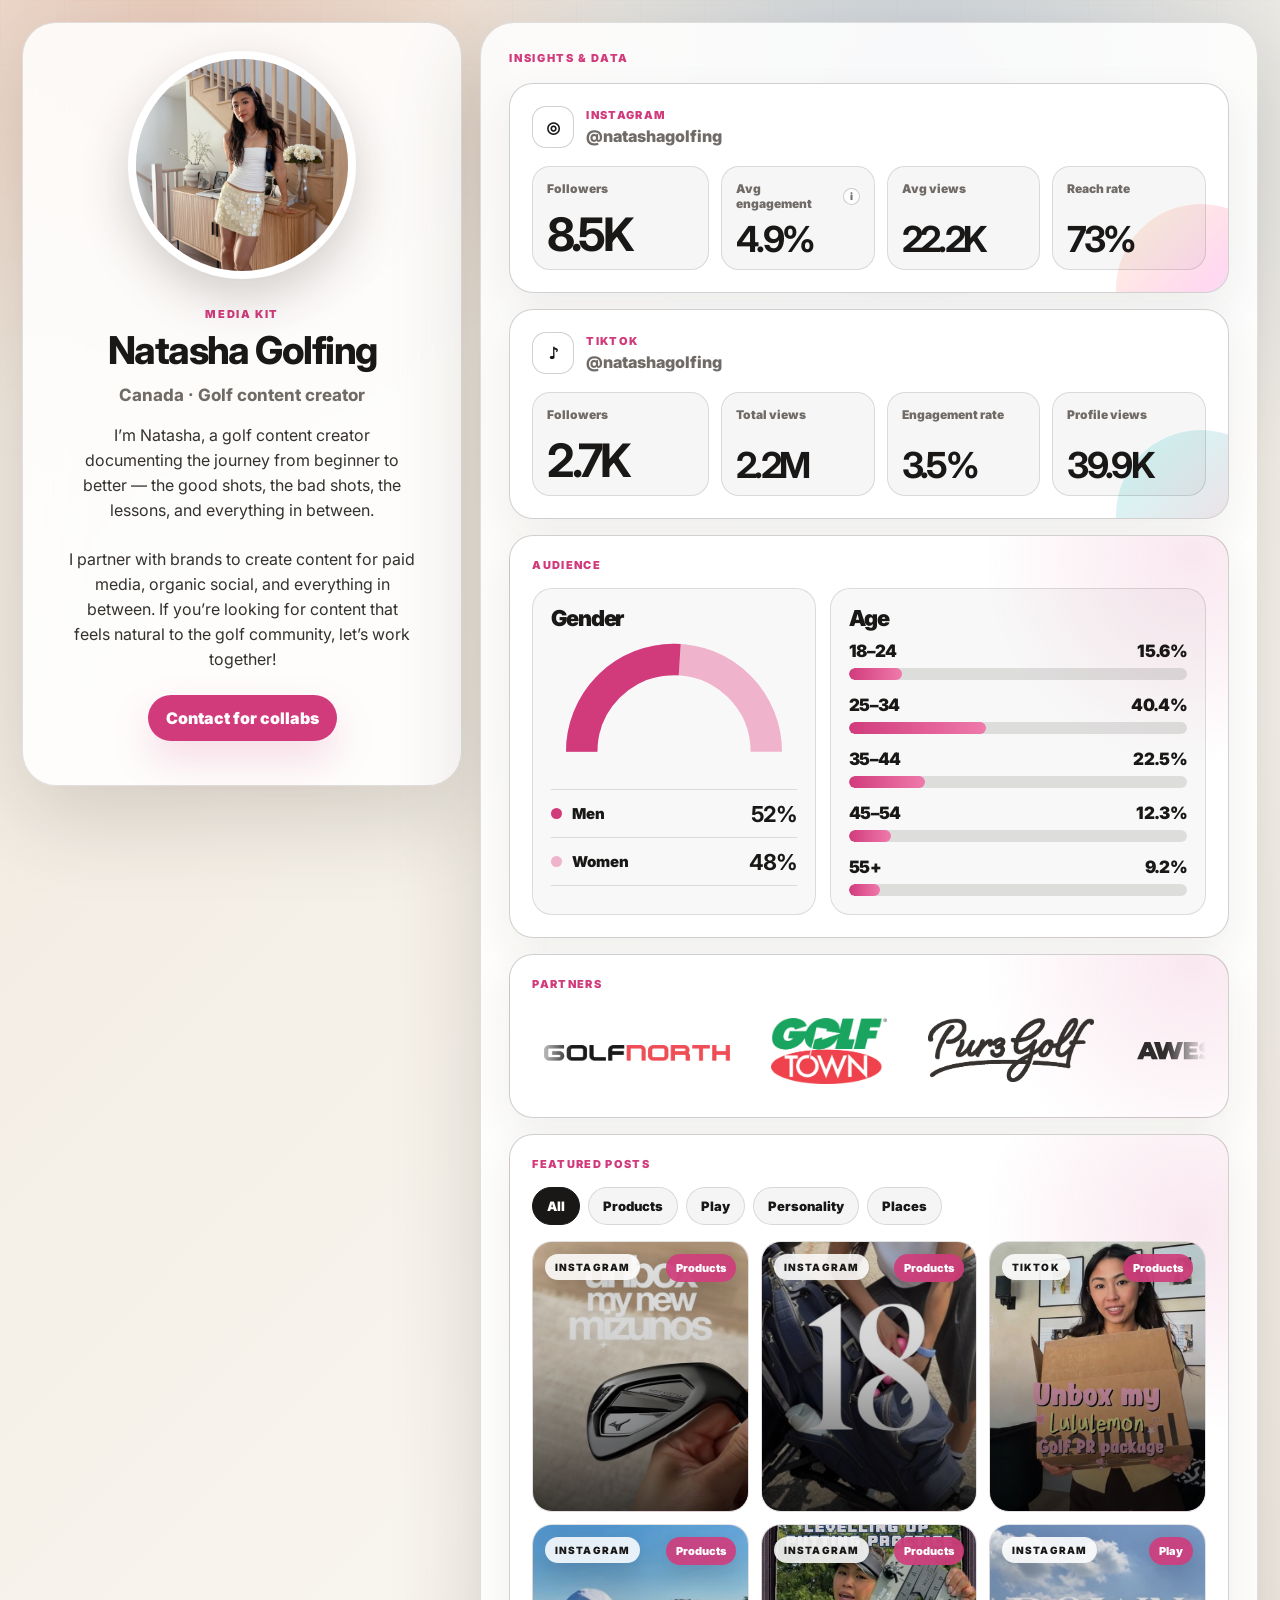
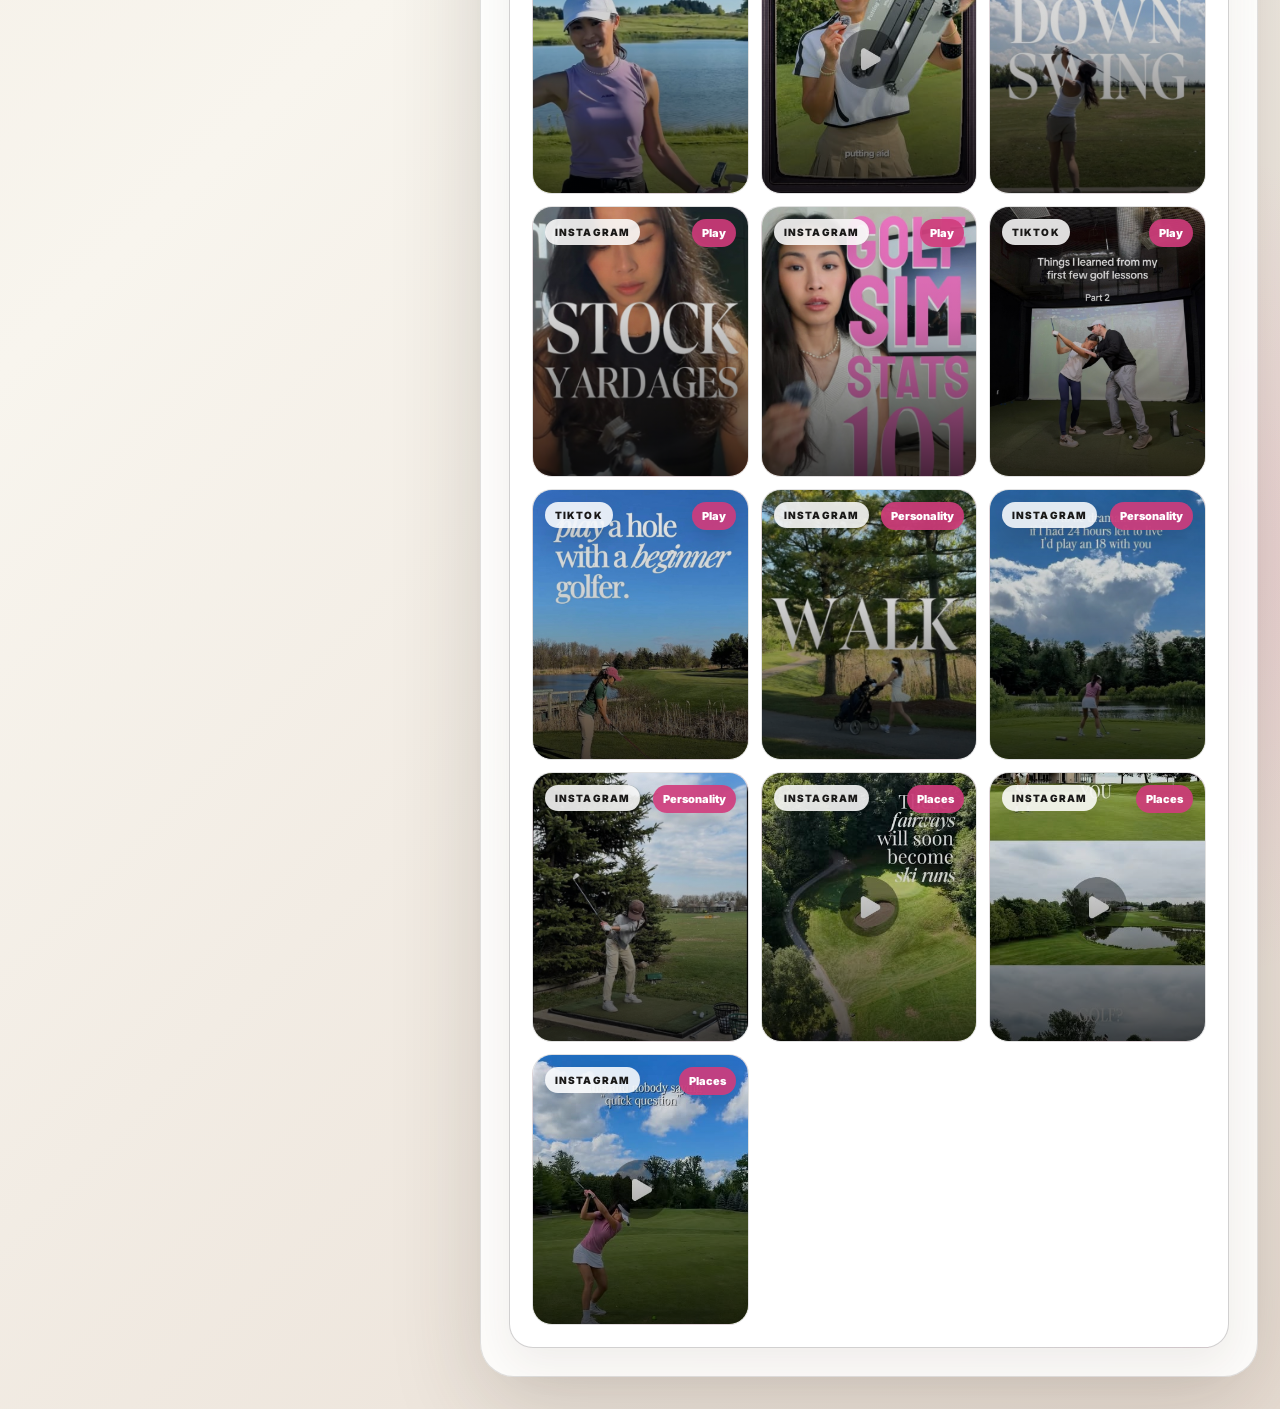
==== index.html @ bab0d8c4 "Regenerate index.html" ====
<!doctype html>
<html lang="en">
  <head>
    <meta charset="utf-8" />
    <meta name="viewport" content="width=device-width, initial-scale=1" />
    <meta name="description" content="Natasha Golfing creator media kit with manually updated Instagram and TikTok stats." />
    <title>Natasha Golfing Media Kit</title>
    <link rel="preconnect" href="https://fonts.googleapis.com" />
    <link rel="preconnect" href="https://fonts.gstatic.com" crossorigin />
    <link href="https://fonts.googleapis.com/css2?family=Instrument+Serif:ital@0;1&family=Inter:wght@400;500;600;700;800;900&display=swap" rel="stylesheet" />
    <link rel="stylesheet" href="styles.css?v=20260704-ui37" />
  </head>
  <body>
    <div class="noise" aria-hidden="true"></div>
    <div class="page-shell">
      <main id="top" class="kit-card">
        <div class="left-rail">
        <section class="profile-panel">
          <div class="profile-image-card">
            <img src="assets/natasha-avatar.jpg" alt="Natasha Golfing profile" />
            <div class="image-badge">Golf · Lifestyle · UGC</div>
          </div>

          <div class="profile-copy">
            <p class="eyebrow">Media kit</p>
            <h1>Natasha Golfing</h1>
            <p class="location">Canada · Golf content creator</p>
            <p class="bio">I’m Natasha, a golf content creator documenting the journey from beginner to better — the good shots, the bad shots, the lessons, and everything in between.

I partner with brands to create content for paid media, organic social, and everything in between. If you’re looking for content that feels natural to the golf community, let’s work together!</p>
            <a class="primary-button profile-cta" href="mailto:natashagolfing@gmail.com">Contact for collabs</a>
          </div>
        </section>

        </div>

        <section class="stats-panel" id="stats" aria-label="Creator stats">
          <div class="insights-head">
            <p class="eyebrow">Insights & data</p>
          </div>

          <div class="social-sections">
            <article class="social-detail-card instagram-detail">
              <div class="social-detail-head">
                <span class="platform-icon">◎</span>
                <div>
                  <p class="mini-label">Instagram</p>
                  <a href="https://instagram.com/natashagolfing" target="_blank" rel="noreferrer">@natashagolfing</a>
                </div>
              </div>
              <div class="metric-row">
                <div class="mini-stat hero-stat">
                  <span>Followers</span>
                  <strong>8.5K</strong>
                </div>
                <div class="mini-stat">
                  <div class="metric-label">
                    Avg engagement
                    <button class="info-dot" type="button" aria-label="Instagram average engagement is defined as likes plus comments plus shares plus saves divided by views, averaged across posts.">
                      i
                      <span class="info-tooltip">
                        <span class="formula-platform">Instagram definition</span>
                        <span class="formula-line">(Likes + Comments + Shares + Saves) ÷ Views, averaged across posts</span>
                      </span>
                    </button>
                  </div>
                  <strong>4.9%</strong>
                </div>
                <div class="mini-stat">
                  <span>Avg views</span>
                  <strong>22.2K</strong>
                </div>
                <div class="mini-stat">
                  <span>Reach rate</span>
                  <strong>73%</strong>
                </div>
              </div>
            </article>

            <article class="social-detail-card tiktok-detail">
              <div class="social-detail-head">
                <span class="platform-icon">♪</span>
                <div>
                  <p class="mini-label">TikTok</p>
                  <a href="https://www.tiktok.com/@natashagolfing" target="_blank" rel="noreferrer">@natashagolfing</a>
                </div>
              </div>
              <div class="metric-row">
                <div class="mini-stat hero-stat">
                  <span>Followers</span>
                  <strong>2.7K</strong>
                </div>
                <div class="mini-stat">
                  <span>Total views</span>
                  <strong>2.2M</strong>
                </div>
                <div class="mini-stat">
                  <span>Engagement rate</span>
                  <strong>3.5%</strong>
                </div>
                <div class="mini-stat">
                  <span>Profile views</span>
                  <strong>39.9K</strong>
                </div>
              </div>
            </article>

            <article class="audience-panel">
              <div class="featured-head">
                <div>
                  <p class="mini-label">Audience</p>
                </div>
              </div>

              <div class="audience-grid">
                <div class="audience-card gender-card">
                  <div class="audience-card-head">
                    <h4>Gender</h4>
                  </div>
                  <div class="gender-arc-wrap" aria-label="Gender split: men 52 percent, women 48 percent">
                    <svg class="gender-arc" viewBox="0 0 260 150" role="img" aria-hidden="true">
                      <path class="gender-arc-base" d="M 30 120 A 100 100 0 0 1 230 120" pathLength="100" />
                      <path class="gender-arc-men" d="M 30 120 A 100 100 0 0 1 230 120" pathLength="100" />
                    </svg>
                  </div>
                  <div class="audience-legend">
                    <div class="audience-legend-row">
                      <span><i class="dot men-dot"></i>Men</span>
                      <strong>52%</strong>
                    </div>
                    <div class="audience-legend-row">
                      <span><i class="dot women-dot"></i>Women</span>
                      <strong>48%</strong>
                    </div>
                  </div>
                </div>

                <div class="audience-card age-card">
                  <div class="audience-card-head">
                    <h4>Age</h4>
                  </div>
                  <div class="age-bars" aria-label="Age split: 18 to 24 15.6 percent, 25 to 34 40.4 percent, 35 to 44 22.5 percent, 45 to 54 12.3 percent, 55 plus 9.2 percent">
                    <div class="age-row" style="--value: 15.6%"><div class="age-meta"><span>18–24</span><strong>15.6%</strong></div><div class="age-track"><i></i></div></div>
                    <div class="age-row" style="--value: 40.4%"><div class="age-meta"><span>25–34</span><strong>40.4%</strong></div><div class="age-track"><i></i></div></div>
                    <div class="age-row" style="--value: 22.5%"><div class="age-meta"><span>35–44</span><strong>22.5%</strong></div><div class="age-track"><i></i></div></div>
                    <div class="age-row" style="--value: 12.3%"><div class="age-meta"><span>45–54</span><strong>12.3%</strong></div><div class="age-track"><i></i></div></div>
                    <div class="age-row" style="--value: 9.2%"><div class="age-meta"><span>55+</span><strong>9.2%</strong></div><div class="age-track"><i></i></div></div>
                  </div>
                </div>
              </div>
            </article>

            <article class="brand-panel" aria-label="Brand collaborations">
              <div class="brand-panel-head">
                <div>
                  <p class="mini-label">Partners</p>
                </div>
              </div>
              <div class="brand-carousel" data-brand-carousel>
                <div class="brand-logo-track">
                  <div class="brand-logo-set">
                    <a class="brand-logo-tile brand-logo-tile-golfnorth" href="https://golfnorth.ca/" target="_blank" rel="noreferrer" aria-label="GolfNorth">
                      <img src="assets/brands/golfnorth.png" alt="GolfNorth logo" />
                    </a>
                    <a class="brand-logo-tile brand-logo-tile-golftown" href="https://www.golftown.com/" target="_blank" rel="noreferrer" aria-label="Golf Town">
                      <img src="assets/brands/golf-town.png" alt="Golf Town logo" />
                    </a>
                    <a class="brand-logo-tile brand-logo-tile-pur3" href="https://pur3golf.com/" target="_blank" rel="noreferrer" aria-label="PUR3 Golf">
                      <img src="assets/brands/pur3-golf.png" alt="PUR3 Golf logo" />
                    </a>
                    <a class="brand-logo-tile brand-logo-tile-awesomegolf" href="https://www.awesome-golf.com/" target="_blank" rel="noreferrer" aria-label="Awesome Golf">
                      <img src="assets/brands/awesome-golf.svg" alt="Awesome Golf logo" />
                    </a>
                    <a class="brand-logo-tile brand-logo-tile-trust" href="https://trustgolfball.ca/" target="_blank" rel="noreferrer" aria-label="Trust Golf Ball">
                      <img src="assets/brands/trust-golf.svg" alt="Trust Golf logo" />
                    </a>
                    <a class="brand-logo-tile brand-logo-tile-rapsodo" href="https://rapsodo.com/" target="_blank" rel="noreferrer" aria-label="Rapsodo">
                      <img src="assets/brands/rapsodo.svg" alt="Rapsodo logo" />
                    </a>
                    <a class="brand-logo-tile brand-logo-tile-dark brand-logo-tile-mark" href="https://www.transcendgolf.ca/" target="_blank" rel="noreferrer" aria-label="Transcend Golf Simulators">
                      <img src="assets/brands/transcend-golf.png" alt="Transcend Golf logo" />
                    </a>
                    <a class="brand-logo-tile brand-logo-tile-seemore" href="https://seemore.com/" target="_blank" rel="noreferrer" aria-label="SeeMore Putter Company">
                      <img src="assets/brands/seemore.png" alt="SeeMore logo" />
                    </a>
                  </div>
                  <div class="brand-logo-set" aria-hidden="true">
                    <a class="brand-logo-tile brand-logo-tile-golfnorth" href="https://golfnorth.ca/" target="_blank" rel="noreferrer" tabindex="-1" aria-label="GolfNorth">
                      <img src="assets/brands/golfnorth.png" alt="" />
                    </a>
                    <a class="brand-logo-tile brand-logo-tile-golftown" href="https://www.golftown.com/" target="_blank" rel="noreferrer" tabindex="-1" aria-label="Golf Town">
                      <img src="assets/brands/golf-town.png" alt="" />
                    </a>
                    <a class="brand-logo-tile brand-logo-tile-pur3" href="https://pur3golf.com/" target="_blank" rel="noreferrer" tabindex="-1" aria-label="PUR3 Golf">
                      <img src="assets/brands/pur3-golf.png" alt="" />
                    </a>
                    <a class="brand-logo-tile brand-logo-tile-awesomegolf" href="https://www.awesome-golf.com/" target="_blank" rel="noreferrer" tabindex="-1" aria-label="Awesome Golf">
                      <img src="assets/brands/awesome-golf.svg" alt="" />
                    </a>
                    <a class="brand-logo-tile brand-logo-tile-trust" href="https://trustgolfball.ca/" target="_blank" rel="noreferrer" tabindex="-1" aria-label="Trust Golf Ball">
                      <img src="assets/brands/trust-golf.svg" alt="" />
                    </a>
                    <a class="brand-logo-tile brand-logo-tile-rapsodo" href="https://rapsodo.com/" target="_blank" rel="noreferrer" tabindex="-1" aria-label="Rapsodo">
                      <img src="assets/brands/rapsodo.svg" alt="" />
                    </a>
                    <a class="brand-logo-tile brand-logo-tile-dark brand-logo-tile-mark" href="https://www.transcendgolf.ca/" target="_blank" rel="noreferrer" tabindex="-1" aria-label="Transcend Golf Simulators">
                      <img src="assets/brands/transcend-golf.png" alt="" />
                    </a>
                    <a class="brand-logo-tile brand-logo-tile-seemore" href="https://seemore.com/" target="_blank" rel="noreferrer" tabindex="-1" aria-label="SeeMore Putter Company">
                      <img src="assets/brands/seemore.png" alt="" />
                    </a>
                  </div>
                </div>
              </div>
            </article>

            <article class="featured-panel">
              <div class="featured-head">
                <div>
                  <p class="mini-label">Featured posts</p>
                </div>
              </div>

              <div class="filter-pills" role="tablist" aria-label="Filter featured posts">
                <button class="filter-pill active" type="button" data-filter="all">All</button>
                <button class="filter-pill" type="button" data-filter="products">Products</button>
                <button class="filter-pill" type="button" data-filter="play">Play</button>
                <button class="filter-pill" type="button" data-filter="entertainment">Personality</button>
                <button class="filter-pill" type="button" data-filter="places">Places</button>
              </div>

              <div class="featured-grid">
                <a class="featured-post-card has-image" data-category="products" href="https://www.instagram.com/p/DZ_Z4OWtHVO/?hl=en" target="_blank" rel="noreferrer">
                  <img src="assets/featured/DZ_Z4OWtHVO.jpg" alt="Product feature" loading="lazy" />
                  <span class="post-platform">Instagram</span>
                  <span class="post-category">Products</span>
                  <span class="post-open">View post ↗</span>
                </a>
                <a class="featured-post-card has-image" data-category="products" href="https://www.instagram.com/p/DZPxSoUxpm6/?hl=en" target="_blank" rel="noreferrer">
                  <img src="assets/featured/DZPxSoUxpm6.jpg" alt="Product feature" loading="lazy" />
                  <span class="post-platform">Instagram</span>
                  <span class="post-category">Products</span>
                  <span class="post-open">View post ↗</span>
                </a>
                <a class="featured-post-card has-image" data-category="products" href="https://www.tiktok.com/@natashagolfing/video/7632421241474862343?_r=1&amp;_t=ZS-97juxsKcEJb" target="_blank" rel="noreferrer">
                  <img src="assets/featured/7632421241474862343.jpg" alt="Product feature" loading="lazy" />
                  <span class="post-platform">TikTok</span>
                  <span class="post-category">Products</span>
                  <span class="post-open">View post ↗</span>
                </a>
                <a class="featured-post-card has-image" data-category="products" href="https://www.instagram.com/reels/DaOOTzGhwm1/" target="_blank" rel="noreferrer">
                  <img src="assets/featured/DaOOTzGhwm1.jpg" alt="Product feature" loading="lazy" />
                  <span class="post-platform">Instagram</span>
                  <span class="post-category">Products</span>
                  <span class="post-open">View post ↗</span>
                </a>
                <a class="featured-post-card has-image" data-category="products" href="https://www.instagram.com/p/Dbihh_YxNe-/" target="_blank" rel="noreferrer">
                  <img src="assets/featured/Dbihh_YxNe-.jpg" alt="Product feature" loading="lazy" />
                  <span class="post-platform">Instagram</span>
                  <span class="post-category">Products</span>
                  <span class="post-open">View post ↗</span>
                </a>
                <a class="featured-post-card has-image" data-category="play" href="https://www.instagram.com/p/DYdI7NzHb13/?hl=en" target="_blank" rel="noreferrer">
                  <img src="assets/featured/DYdI7NzHb13.jpg" alt="Golf play moment" loading="lazy" />
                  <span class="post-platform">Instagram</span>
                  <span class="post-category">Play</span>
                  <span class="post-open">View post ↗</span>
                </a>
                <a class="featured-post-card has-image" data-category="play" href="https://www.instagram.com/p/DZBflphMDuF/?hl=en" target="_blank" rel="noreferrer">
                  <img src="assets/featured/DZBflphMDuF.jpg" alt="Golf play moment" loading="lazy" />
                  <span class="post-platform">Instagram</span>
                  <span class="post-category">Play</span>
                  <span class="post-open">View post ↗</span>
                </a>
                <a class="featured-post-card has-image" data-category="play" href="https://www.instagram.com/reels/DZn_d5lhGHX/" target="_blank" rel="noreferrer">
                  <img src="assets/featured/DZn_d5lhGHX.jpg" alt="Golf play moment" loading="lazy" />
                  <span class="post-platform">Instagram</span>
                  <span class="post-category">Play</span>
                  <span class="post-open">View post ↗</span>
                </a>
                <a class="featured-post-card has-image" data-category="play" href="https://www.tiktok.com/@natashagolfing/photo/7589137311741267207?_r=1&amp;_t=ZS-97jv1xUFB4S&amp;image_index=2" target="_blank" rel="noreferrer">
                  <img src="assets/featured/7589137311741267207.jpg" alt="Golf play moment" loading="lazy" />
                  <span class="post-platform">TikTok</span>
                  <span class="post-category">Play</span>
                  <span class="post-open">View post ↗</span>
                </a>
                <a class="featured-post-card has-image" data-category="play" href="https://www.tiktok.com/@natashagolfing/video/7635450570861579527?_r=1&amp;_t=ZS-97jv0ZZlEfA" target="_blank" rel="noreferrer">
                  <img src="assets/featured/7635450570861579527.jpg" alt="Golf play moment" loading="lazy" />
                  <span class="post-platform">TikTok</span>
                  <span class="post-category">Play</span>
                  <span class="post-open">View post ↗</span>
                </a>
                <a class="featured-post-card has-image" data-category="entertainment" href="https://www.instagram.com/p/DZXToHtx6LJ/?hl=en" target="_blank" rel="noreferrer">
                  <img src="assets/featured/DZXToHtx6LJ.jpg" alt="Entertainment post" loading="lazy" />
                  <span class="post-platform">Instagram</span>
                  <span class="post-category">Personality</span>
                  <span class="post-open">View post ↗</span>
                </a>
                <a class="featured-post-card has-image" data-category="entertainment" href="https://www.instagram.com/p/DZyUp7RPHfw/?hl=en" target="_blank" rel="noreferrer">
                  <img src="assets/featured/DZyUp7RPHfw.jpg" alt="Entertainment post" loading="lazy" />
                  <span class="post-platform">Instagram</span>
                  <span class="post-category">Personality</span>
                  <span class="post-open">View post ↗</span>
                </a>
                <a class="featured-post-card has-image" data-category="entertainment" href="https://www.instagram.com/p/DXdIXD6Dc14/?hl=en" target="_blank" rel="noreferrer">
                  <img src="assets/featured/DXdIXD6Dc14.jpg" alt="Entertainment post" loading="lazy" />
                  <span class="post-platform">Instagram</span>
                  <span class="post-category">Personality</span>
                  <span class="post-open">View post ↗</span>
                </a>
                <a class="featured-post-card has-image" data-category="places" href="https://www.instagram.com/p/Dbf6AlBxIib/" target="_blank" rel="noreferrer">
                  <img src="assets/featured/Dbf6AlBxIib.jpg" alt="Places post" loading="lazy" />
                  <span class="post-platform">Instagram</span>
                  <span class="post-category">Places</span>
                  <span class="post-open">View post ↗</span>
                </a>
                <a class="featured-post-card has-image" data-category="places" href="https://www.instagram.com/p/DaaYbVPxy8-/" target="_blank" rel="noreferrer">
                  <img src="assets/featured/DaaYbVPxy8-.jpg" alt="Places post" loading="lazy" />
                  <span class="post-platform">Instagram</span>
                  <span class="post-category">Places</span>
                  <span class="post-open">View post ↗</span>
                </a>
                <a class="featured-post-card has-image" data-category="places" href="https://www.instagram.com/p/DZ43mtZxYMU/" target="_blank" rel="noreferrer">
                  <img src="assets/featured/DZ43mtZxYMU.jpg" alt="Places post" loading="lazy" />
                  <span class="post-platform">Instagram</span>
                  <span class="post-category">Places</span>
                  <span class="post-open">View post ↗</span>
                </a>
              </div>
            </article>
          </div>

        </section>
      </main>

    </div>

    <script src="script.js?v=20260704-ui36"></script>
  </body>
</html>
---- styles.css ----
:root {
  --bg: #f2eee8;
  --ink: #191817;
  --muted: #706b66;
  --subtle: #918a82;
  --card: rgba(255, 255, 255, 0.86);
  --card-solid: #fffdf9;
  --line: rgba(25, 24, 23, 0.13);
  --line-strong: rgba(25, 24, 23, 0.2);
  --blush: #d13b7c;
  --clay: #c7836d;
  --sky: #8fa9c8;
  --cream: #fff8ee;
  --shadow: 0 28px 90px rgba(54, 43, 35, 0.18);
}

* { box-sizing: border-box; }
html { scroll-behavior: smooth; }
body {
  margin: 0;
  min-height: 100vh;
  color: var(--ink);
  font-family: Inter, system-ui, -apple-system, BlinkMacSystemFont, "Segoe UI", sans-serif;
  background:
    radial-gradient(circle at 14% 0%, rgba(232, 194, 176, 0.72), transparent 28rem),
    radial-gradient(circle at 72% 4%, rgba(143, 169, 200, 0.44), transparent 30rem),
    radial-gradient(circle at 92% 72%, rgba(209, 59, 124, 0.13), transparent 26rem),
    linear-gradient(135deg, #efe7dc, #f8f5ee 46%, #e8ddd3);
}

.noise {
  position: fixed;
  inset: 0;
  pointer-events: none;
  opacity: 0.28;
  background-image:
    linear-gradient(rgba(25,24,23,0.035) 1px, transparent 1px),
    linear-gradient(90deg, rgba(25,24,23,0.03) 1px, transparent 1px);
  background-size: 64px 64px;
  mask-image: linear-gradient(to bottom, #000, transparent 82%);
}

.page-shell {
  width: min(1360px, calc(100% - 44px));
  margin: 0 auto;
  position: relative;
  padding: 22px 0 32px;
}

.topbar {
  min-height: 88px;
  display: flex;
  align-items: center;
  justify-content: space-between;
  gap: 16px;
}

.logo, .contact-link, .primary-button, .platform-card a, .view-social { color: inherit; text-decoration: none; }
.logo {
  display: inline-flex;
  align-items: center;
  gap: 12px;
  font-weight: 900;
  letter-spacing: -0.04em;
  font-size: 17px;
}
.logo-mark {
  width: 44px;
  height: 44px;
  display: grid;
  place-items: center;
  border-radius: 999px;
  background: var(--ink);
  color: #fff;
  box-shadow: 0 12px 30px rgba(25,24,23,0.18);
  font-size: 13px;
}
.topbar-actions { display: flex; align-items: center; gap: 10px; }
.updated-pill, .contact-link, .view-social {
  min-height: 42px;
  display: inline-flex;
  align-items: center;
  border-radius: 999px;
  border: 1px solid var(--line);
  background: rgba(255,255,255,0.68);
  backdrop-filter: blur(18px);
  padding: 0 16px;
  font-size: 13px;
  font-weight: 850;
  box-shadow: 0 10px 28px rgba(54,43,35,.08);
}
.updated-pill { color: var(--muted); }
.contact-link { background: var(--ink); color: #fff; border-color: var(--ink); }

.kit-card {
  min-height: calc(100vh - 54px);
  display: grid;
  grid-template-columns: minmax(360px, 0.47fr) minmax(560px, 0.83fr);
  gap: 18px;
  align-items: start;
  overflow: visible;
}

.profile-panel, .stats-panel, .below-card {
  border: 1px solid var(--line);
  border-radius: 34px;
  background: var(--card);
  box-shadow: var(--shadow);
  backdrop-filter: blur(26px);
}

.left-rail {
  position: sticky;
  top: 22px;
  display: flex;
  flex-direction: column;
  gap: 18px;
}

.profile-panel {
  position: relative;
  top: auto;
  height: auto;
  padding: 28px 44px 44px;
  display: flex;
  flex-direction: column;
  align-items: center;
  text-align: center;
}

.profile-image-card {
  width: min(228px, 70%);
  aspect-ratio: 1;
  position: relative;
  z-index: 2;
  margin-top: 0;
  border-radius: 999px;
  border: 8px solid #fff;
  overflow: hidden;
  background: #eee;
  box-shadow: 0 18px 48px rgba(54,43,35,.22);
}
.profile-image-card::before,
.profile-image-card::after { display: none; }
.profile-image-card img {
  width: 100%;
  height: 100%;
  object-fit: cover;
  object-position: center center;
  display: block;
}
.image-badge {
  display: none;
}

.profile-copy {
  width: 100%;
  margin-top: 28px;
  display: flex;
  flex-direction: column;
  align-items: center;
}
.eyebrow {
  margin: 0 0 10px;
  color: var(--blush);
  text-transform: uppercase;
  letter-spacing: 0.15em;
  font-size: 11px;
  font-weight: 950;
}
h1, h2, p { margin-top: 0; }
h1 {
  margin: 0 0 16px;
  font-family: Inter, system-ui, sans-serif;
  font-size: clamp(34px, 3vw, 44px);
  line-height: 1;
  letter-spacing: -0.04em;
  font-weight: 760;
}
.location {
  margin: 0 0 18px;
  color: var(--muted);
  font-weight: 760;
  font-size: 17px;
}
.bio {
  max-width: 470px;
  margin: 0 auto 22px;
  color: #34312e;
  font-size: 16px;
  line-height: 1.55;
  white-space: pre-line;
}
.profile-cta { margin-top: 2px; }

.stats-panel {
  min-height: 0;
  padding: 28px;
  display: grid;
  grid-template-rows: auto 1fr;
  align-content: stretch;
  gap: 18px;
  overflow: visible;
}
.insights-head {
  display: flex;
  align-items: start;
  justify-content: space-between;
  gap: 18px;
}
.insights-head .eyebrow { margin: 0; }
.view-social { flex: 0 0 auto; }

.platform-grid {
  display: grid;
  grid-template-columns: 0.82fr 1fr 1fr;
  gap: 16px;
  align-items: start;
}
.total-card,
.platform-card {
  min-height: 172px;
  display: flex;
  flex-direction: column;
  justify-content: space-between;
  overflow: hidden;
  position: relative;
  border-radius: 24px;
  border: 1px solid var(--line-strong);
  padding: 22px;
  background: #fff;
  box-shadow: 0 18px 44px rgba(54,43,35,.08);
}
.total-card {
  color: var(--ink);
  background:
    radial-gradient(circle at 84% 12%, rgba(209, 59, 124, .2), transparent 8rem),
    linear-gradient(135deg, #fff, #fff8ef);
}
.total-card p { color: var(--muted); margin-bottom: 12px; font-weight: 850; }
.total-card strong {
  display: block;
  font-size: clamp(46px, 4.5vw, 72px);
  line-height: 0.85;
  letter-spacing: -0.085em;
}
.spark {
  position: absolute;
  right: 22px;
  bottom: 20px;
  color: var(--blush);
  font-size: 30px;
}
.platform-card::after {
  content: "";
  position: absolute;
  right: -76px;
  bottom: -82px;
  width: 178px;
  height: 178px;
  border-radius: 50%;
  opacity: 0.24;
}
.platform-card.instagram::after { background: linear-gradient(135deg, #ffcf6b, #ff4fb8, #8b5cff); }
.platform-card.tiktok::after { background: linear-gradient(135deg, #25f4ee, #fe2c55); }
.platform-heading { display: flex; align-items: flex-start; gap: 12px; position: relative; z-index: 1; }
.platform-icon {
  width: 42px;
  height: 42px;
  display: grid;
  place-items: center;
  flex: 0 0 auto;
  border-radius: 14px;
  background: #fff;
  border: 1px solid var(--line-strong);
  font-weight: 950;
}
.platform-card h2 { margin: 0 0 5px; font-size: 20px; letter-spacing: -0.045em; font-weight: 930; }
.platform-card a { color: var(--muted); font-size: 14px; font-weight: 800; }
.platform-card strong {
  position: relative;
  z-index: 1;
  display: block;
  margin-top: 22px;
  font-size: clamp(46px, 4.8vw, 74px);
  line-height: 0.82;
  letter-spacing: -0.085em;
}
.platform-card p { position: relative; z-index: 1; margin: 8px 0 6px; font-weight: 920; font-size: 17px; }
.platform-card small { position: relative; z-index: 1; color: var(--muted); font-weight: 760; }

.insight-detail-grid {
  min-height: 0;
  display: grid;
  grid-template-columns: 1.08fr 0.92fr;
  grid-template-rows: 1fr 1fr;
  gap: 16px;
}
.detail-card {
  border: 1px solid var(--line-strong);
  border-radius: 24px;
  background: rgba(255,255,255,.78);
  padding: 22px;
  box-shadow: 0 16px 42px rgba(54,43,35,.07);
}
.detail-card h3 {
  margin: 0;
  font-size: clamp(22px, 2vw, 34px);
  line-height: 1.02;
  letter-spacing: -0.055em;
  font-weight: 930;
}
.metric-value {
  font-size: clamp(44px, 4vw, 72px) !important;
  line-height: .82 !important;
  letter-spacing: -0.085em !important;
}
.detail-card p:not(.mini-label) {
  margin: 12px 0 0;
  color: #46413d;
  font-size: 15px;
  line-height: 1.45;
}
.feature-card {
  background:
    radial-gradient(circle at 90% 10%, rgba(143,169,200,.22), transparent 13rem),
    linear-gradient(135deg, #fff, #fff8ef);
}
.mini-label {
  margin: 0 0 12px;
  color: var(--blush);
  text-transform: uppercase;
  letter-spacing: .12em;
  font-size: 11px;
  font-weight: 950;
}
.pill-list { display: flex; flex-wrap: wrap; gap: 9px; }
.pill-list span {
  border: 1px solid var(--line);
  border-radius: 999px;
  background: rgba(25,24,23,0.055);
  padding: 9px 12px;
  color: #34312e;
  font-size: 13px;
  font-weight: 830;
}
.cta-card {
  display: flex;
  flex-direction: column;
  align-items: flex-start;
  justify-content: space-between;
  gap: 18px;
  background: var(--ink);
  color: #fff;
}
.cta-card .mini-label { color: #f0b6cd; }
.cta-card h3 { font-size: clamp(20px, 1.65vw, 28px); }
.social-sections {
  min-height: 0;
  display: grid;
  grid-template-rows: auto auto auto 1fr;
  gap: 16px;
}
.social-detail-card,
.featured-panel,
.audience-panel,
.brand-panel {
  position: relative;
  overflow: hidden;
  border: 1px solid var(--line-strong);
  border-radius: 24px;
  background: #fff;
  padding: 22px;
  box-shadow: 0 16px 42px rgba(54,43,35,.07);
}
.social-detail-card::after {
  content: "";
  position: absolute;
  right: -58px;
  bottom: -82px;
  width: 170px;
  height: 170px;
  border-radius: 999px;
  opacity: .22;
}
.instagram-detail::after { background: linear-gradient(135deg, #ffcf6b, #ff4fb8, #8b5cff); }
.tiktok-detail::after { background: linear-gradient(135deg, #25f4ee, #fe2c55); }
.social-detail-head {
  position: relative;
  z-index: 1;
  display: flex;
  align-items: center;
  gap: 12px;
  margin-bottom: 18px;
}
.social-detail-head .mini-label { margin-bottom: 4px; }
.social-detail-head a { color: var(--muted); text-decoration: none; font-weight: 850; }
.metric-row {
  position: relative;
  z-index: 1;
  display: grid;
  grid-template-columns: 1.15fr repeat(3, 1fr);
  gap: 12px;
}
.mini-stat {
  min-height: 104px;
  display: flex;
  flex-direction: column;
  justify-content: space-between;
  border: 1px solid var(--line);
  border-radius: 18px;
  background: rgba(25,24,23,.035);
  padding: 14px;
}
.mini-stat span {
  color: var(--muted);
  font-size: 12px;
  font-weight: 900;
}
.metric-label {
  position: relative;
  display: inline-flex;
  align-items: center;
  gap: 6px;
  color: var(--muted);
  font-size: 12px;
  font-weight: 900;
}
.info-dot {
  width: 17px;
  height: 17px;
  display: inline-grid;
  place-items: center;
  border: 1px solid rgba(25,24,23,.2);
  border-radius: 999px;
  background: rgba(255,255,255,.72);
  color: var(--muted);
  cursor: help;
  font: inherit;
  font-size: 10px;
  font-weight: 950;
  line-height: 1;
  padding: 0;
}
.info-tooltip {
  width: min(260px, 70vw);
  position: absolute;
  left: 0;
  top: calc(100% + 8px);
  z-index: 10;
  opacity: 0;
  pointer-events: none;
  transform: translateY(-3px);
  border: 1px solid var(--line-strong);
  border-radius: 14px;
  background: rgba(255,255,255,.96);
  color: var(--ink) !important;
  padding: 10px 12px;
  box-shadow: 0 16px 36px rgba(54,43,35,.16);
  backdrop-filter: blur(18px);
  font-size: 12px !important;
  font-weight: 760 !important;
  line-height: 1.35;
  text-align: left;
  transition: opacity 150ms ease, transform 150ms ease;
}
.info-dot:hover .info-tooltip,
.info-dot:focus-visible .info-tooltip {
  opacity: 1;
  transform: translateY(0);
}
.info-tooltip span {
  color: inherit;
  font-size: inherit;
  font-weight: inherit;
}
.formula-platform {
  display: block;
  margin-bottom: 6px;
  color: var(--blush) !important;
  text-transform: uppercase;
  letter-spacing: .12em;
  font-size: 9px !important;
  font-weight: 950 !important;
}
.formula-line {
  display: block;
  color: #2f2c29 !important;
  font-size: 12px !important;
  font-weight: 780 !important;
  line-height: 1.35;
}
.mini-stat strong {
  font-size: clamp(28px, 2.8vw, 48px);
  line-height: .86;
  letter-spacing: -.075em;
}
.hero-stat strong { font-size: clamp(38px, 3.6vw, 64px); }
.featured-panel,
.audience-panel,
.brand-panel {
  display: flex;
  flex-direction: column;
  gap: 4px;
  background:
    radial-gradient(circle at 95% 5%, rgba(209,59,124,.12), transparent 13rem),
    #fff;
}
.brand-panel-head {
  display: flex;
  align-items: end;
  justify-content: space-between;
  gap: 16px;
}
.brand-panel h2 {
  margin: 4px 0 0;
  font-size: clamp(24px, 2vw, 34px);
  line-height: 1.02;
  letter-spacing: -0.055em;
}
.brand-carousel {
  --brand-carousel-width: 720px;
  --brand-slide-distance: 980px;
  overflow: hidden;
  mask-image: linear-gradient(to right, transparent, #000 6%, #000 94%, transparent);
}
.brand-logo-track {
  display: flex;
  width: max-content;
  animation: brand-carousel-slide 32s linear infinite;
  will-change: transform;
}
.brand-carousel:hover .brand-logo-track {
  animation-play-state: paused;
}
.brand-logo-set {
  display: flex;
  flex: 0 0 auto;
  gap: 22px;
  padding-right: 0;
}
.brand-logo-tile {
  width: calc((var(--brand-carousel-width) - 44px) / 3);
  min-height: 76px;
  display: flex;
  align-items: center;
  justify-content: center;
  padding: 8px 12px;
  opacity: .9;
  transition: transform 180ms ease, opacity 180ms ease, filter 180ms ease;
}
.brand-logo-tile:hover {
  transform: translateY(-2px);
  opacity: 1;
  filter: saturate(1.08);
}
.brand-logo-tile img {
  display: block;
  max-width: 100%;
  max-height: 58px;
  object-fit: contain;
  transform: translateY(var(--logo-y, 0));
}
.brand-logo-tile-golfnorth { --logo-y: 2px; }
.brand-logo-tile-golftown {
  width: 130px;
  padding-inline: 0;
}
.brand-logo-tile-golftown img {
  max-height: 66px;
}
.brand-logo-tile-awesomegolf {
  --logo-y: -1px;
  width: 228px;
  padding-inline: 0;
}
.brand-logo-tile-awesomegolf img {
  max-height: 42px;
}
.brand-logo-tile-rapsodo {
  width: 170px;
  padding-inline: 0;
}
.brand-logo-tile-rapsodo img {
  max-height: 40px;
}
.brand-logo-tile-pur3 {
  --logo-y: -1px;
  width: 190px;
}
.brand-logo-tile-pur3 img {
  max-height: 68px;
}
.brand-logo-tile-trust {
  --logo-y: -8px;
  width: 145px;
  padding-inline: 0;
}
.brand-logo-tile-trust img {
  max-height: 64px;
}
.brand-logo-tile-mark {
  --logo-y: -2px;
  width: 112px;
  padding-inline: 0;
}
.brand-logo-tile-seemore {
  --logo-y: -1px;
  width: 190px;
  padding-inline: 0;
}
.brand-logo-tile-seemore img {
  max-height: 46px;
}
.brand-logo-tile-dark img {
  max-height: 72px;
  filter: invert(1) drop-shadow(0 10px 24px rgba(25,24,23,.12));
}
@keyframes brand-carousel-slide {
  to { transform: translateX(calc(-1 * var(--brand-slide-distance))); }
}
@media (prefers-reduced-motion: reduce) {
  .brand-logo-track { animation: none; }
}
.audience-grid {
  display: grid;
  grid-template-columns: .86fr 1.14fr;
  gap: 14px;
}
.audience-card {
  border: 1px solid var(--line);
  border-radius: 20px;
  background: rgba(25,24,23,.028);
  padding: 18px;
}
.audience-card-head {
  display: flex;
  align-items: flex-start;
  justify-content: space-between;
  gap: 12px;
  margin-bottom: 12px;
}
.audience-card h4 {
  margin: 0;
  font-size: 22px;
  line-height: 1;
  letter-spacing: -.055em;
  font-weight: 930;
}
.audience-card-head span {
  color: var(--muted);
  font-size: 12px;
  font-weight: 850;
}
.gender-arc-wrap {
  display: grid;
  place-items: center;
  margin: 4px 0 10px;
}
.gender-arc {
  width: min(240px, 100%);
  height: auto;
  overflow: visible;
}
.gender-arc path {
  fill: none;
  stroke-width: 34;
  stroke-linecap: butt;
}
.gender-arc-base { stroke: #efb4cb; }
.gender-arc-men {
  stroke: var(--blush);
  stroke-dasharray: 52 100;
}
.audience-legend {
  border-top: 1px solid var(--line);
}
.audience-legend-row {
  min-height: 48px;
  display: flex;
  align-items: center;
  justify-content: space-between;
  gap: 14px;
  border-bottom: 1px solid var(--line);
  font-size: 15px;
  font-weight: 900;
}
.audience-legend-row span {
  display: inline-flex;
  align-items: center;
  gap: 10px;
}
.audience-legend-row strong {
  font-size: 22px;
  letter-spacing: -.04em;
}
.dot {
  width: 11px;
  height: 11px;
  display: inline-block;
  border-radius: 999px;
}
.men-dot { background: var(--blush); }
.women-dot { background: #efb4cb; }
.age-bars {
  display: flex;
  flex-direction: column;
  gap: 15px;
}
.age-row { display: grid; gap: 7px; }
.age-meta {
  display: flex;
  align-items: baseline;
  justify-content: space-between;
  gap: 14px;
}
.age-meta span,
.age-meta strong {
  font-size: 17px;
  letter-spacing: -.04em;
  font-weight: 900;
}
.age-track {
  height: 12px;
  overflow: hidden;
  border-radius: 999px;
  background: rgba(25,24,23,.12);
}
.age-track i {
  display: block;
  width: var(--value);
  height: 100%;
  border-radius: inherit;
  background: linear-gradient(90deg, var(--blush), #ef7aab);
}

.featured-head {
  display: flex;
  align-items: flex-start;
  justify-content: space-between;
  gap: 18px;
}
.featured-head h3 {
  max-width: 620px;
  margin: 0;
  font-size: clamp(20px, 1.8vw, 30px);
  line-height: 1.03;
  letter-spacing: -0.055em;
  font-weight: 930;
}
.filter-pills {
  display: flex;
  flex-wrap: wrap;
  gap: 8px;
  margin-bottom: 12px;
}
.filter-pill {
  min-height: 38px;
  border: 1px solid var(--line);
  border-radius: 999px;
  background: rgba(25,24,23,.045);
  color: var(--ink);
  padding: 0 14px;
  cursor: pointer;
  font: inherit;
  font-size: 13px;
  font-weight: 900;
  transition: transform 180ms ease, background 180ms ease, color 180ms ease, border-color 180ms ease;
}
.filter-pill:hover { transform: translateY(-1px); }
.filter-pill.active {
  background: var(--ink);
  border-color: var(--ink);
  color: #fff;
}
.featured-grid {
  display: grid;
  grid-template-columns: repeat(3, minmax(0, 1fr));
  gap: 12px;
}
.featured-post-card {
  aspect-ratio: 4 / 5;
  min-height: 210px;
  display: block;
  overflow: hidden;
  position: relative;
  border: 1px solid var(--line);
  border-radius: 20px;
  background:
    radial-gradient(circle at 70% 20%, rgba(209,59,124,.16), transparent 8rem),
    rgba(255,255,255,.78);
  color: #fff;
  text-decoration: none;
  opacity: 1;
  transform: translateY(0) scale(1);
  transition: opacity 220ms ease, transform 220ms ease, border-color 180ms ease, box-shadow 180ms ease;
}
.featured-post-card img {
  position: absolute;
  inset: 0;
  width: 100%;
  height: 100%;
  object-fit: cover;
  transition: transform 420ms cubic-bezier(.2,.8,.2,1), filter 220ms ease;
}
.featured-post-card::after {
  content: "";
  position: absolute;
  inset: 0;
  background: linear-gradient(to bottom, rgba(0,0,0,.08), rgba(0,0,0,.18) 42%, rgba(0,0,0,.72));
}
.featured-post-card:hover {
  transform: translateY(-4px) scale(1.015);
  border-color: rgba(209,59,124,.38);
  box-shadow: 0 18px 38px rgba(54,43,35,.16);
}
.featured-post-card:hover img { transform: scale(1.06); filter: saturate(1.06); }
.featured-post-card[hidden] { display: none; }
.post-platform,
.post-category {
  position: absolute;
  z-index: 2;
  border-radius: 999px;
  backdrop-filter: blur(14px);
  box-shadow: 0 10px 24px rgba(0,0,0,.14);
}
.post-platform {
  top: 12px;
  left: 12px;
  background: rgba(255,255,255,.86);
  color: var(--ink);
  padding: 7px 10px;
  font-size: 10px;
  font-weight: 950;
  text-transform: uppercase;
  letter-spacing: .12em;
}
.post-category {
  top: 12px;
  right: 12px;
  background: rgba(209,59,124,.9);
  color: #fff;
  padding: 7px 10px;
  font-size: 11px;
  font-weight: 900;
  text-transform: capitalize;
}
.post-open {
  position: absolute;
  z-index: 2;
  left: 14px;
  bottom: 14px;
  color: rgba(255,255,255,.86);
  font-size: 12px;
  font-weight: 850;
  opacity: 0;
  transform: translateY(6px);
  transition: opacity 180ms ease, transform 180ms ease;
}
.featured-post-card:hover .post-open {
  opacity: 1;
  transform: translateY(0);
}
.featured-empty {
  grid-column: 1 / -1;
  margin: 0;
  border: 1px dashed var(--line-strong);
  border-radius: 18px;
  color: var(--muted);
  padding: 18px;
  font-weight: 800;
}
.primary-button {
  min-height: 46px;
  display: inline-flex;
  align-items: center;
  justify-content: center;
  flex: 0 0 auto;
  border-radius: 999px;
  padding: 0 18px;
  background: var(--blush);
  color: #fff;
  font-weight: 900;
  text-decoration: none;
  box-shadow: 0 18px 40px rgba(209,59,124,.18);
}
@media (max-width: 1020px) {
  .kit-card { min-height: auto; grid-template-columns: 1fr; overflow: visible; }
  .left-rail { position: relative; top: auto; }
  .profile-panel, .stats-panel, .brand-panel { min-height: auto; }
  .profile-panel { position: relative; top: auto; }
  .stats-panel { height: auto; overflow: visible; }
  .platform-grid { grid-template-columns: repeat(3, minmax(0, 1fr)); }
  .insight-detail-grid { grid-template-columns: 1fr 1fr; }
  .metric-row { grid-template-columns: repeat(4, minmax(0, 1fr)); }
}

@media (max-width: 720px) {
  .page-shell {
    width: min(100% - 18px, 1180px);
    padding: 10px 0 18px;
  }
  .topbar { min-height: 74px; }
  .updated-pill { display: none; }
  .kit-card { gap: 12px; }
  .profile-panel,
  .stats-panel,
  .brand-panel {
    border-radius: 26px;
    padding: 18px;
  }
  .profile-panel {
    padding: 22px 24px 30px;
  }
  .brand-panel { padding: 18px; }
  .stats-panel { gap: 14px; }
  .profile-image-card { width: min(188px, 64%); }
  .profile-copy { margin-top: 22px; }
  h1 { font-size: clamp(34px, 10vw, 42px); }
  .location { font-size: 15px; }
  .bio {
    font-size: 15px;
    line-height: 1.5;
  }
  .primary-button { width: min(100%, 320px); }
  .insights-head { flex-direction: column; }
  .platform-grid,
  .insight-detail-grid,
  .metric-row { grid-template-columns: 1fr; }
  .mini-stat { min-height: 88px; }
  .social-sections { grid-template-rows: auto; }
  .social-detail-card,
  .featured-panel,
  .audience-panel,
  .brand-panel { padding: 18px; }
  .featured-head { flex-direction: column; }
  .audience-grid { grid-template-columns: 1fr; }
  .audience-card-head { flex-direction: column; }
  .featured-grid { grid-template-columns: 1fr; }
  .total-card, .platform-card { min-height: 170px; }
  .total-card strong { font-size: 64px; }
}

@media (max-width: 420px) {
  .page-shell { width: min(100% - 12px, 1180px); }
  .profile-panel,
  .stats-panel,
  .brand-panel,
  .social-detail-card,
  .featured-panel,
  .audience-panel { border-radius: 22px; }
  .profile-panel { padding: 20px 18px 28px; }
  .profile-image-card { width: min(174px, 62%); border-width: 7px; }
  h1 { font-size: clamp(31px, 10vw, 38px); }
  .metric-row { gap: 10px; }
  .mini-stat strong { font-size: 34px; }
  .hero-stat strong { font-size: 42px; }
  .featured-post-card { min-height: 230px; }
}
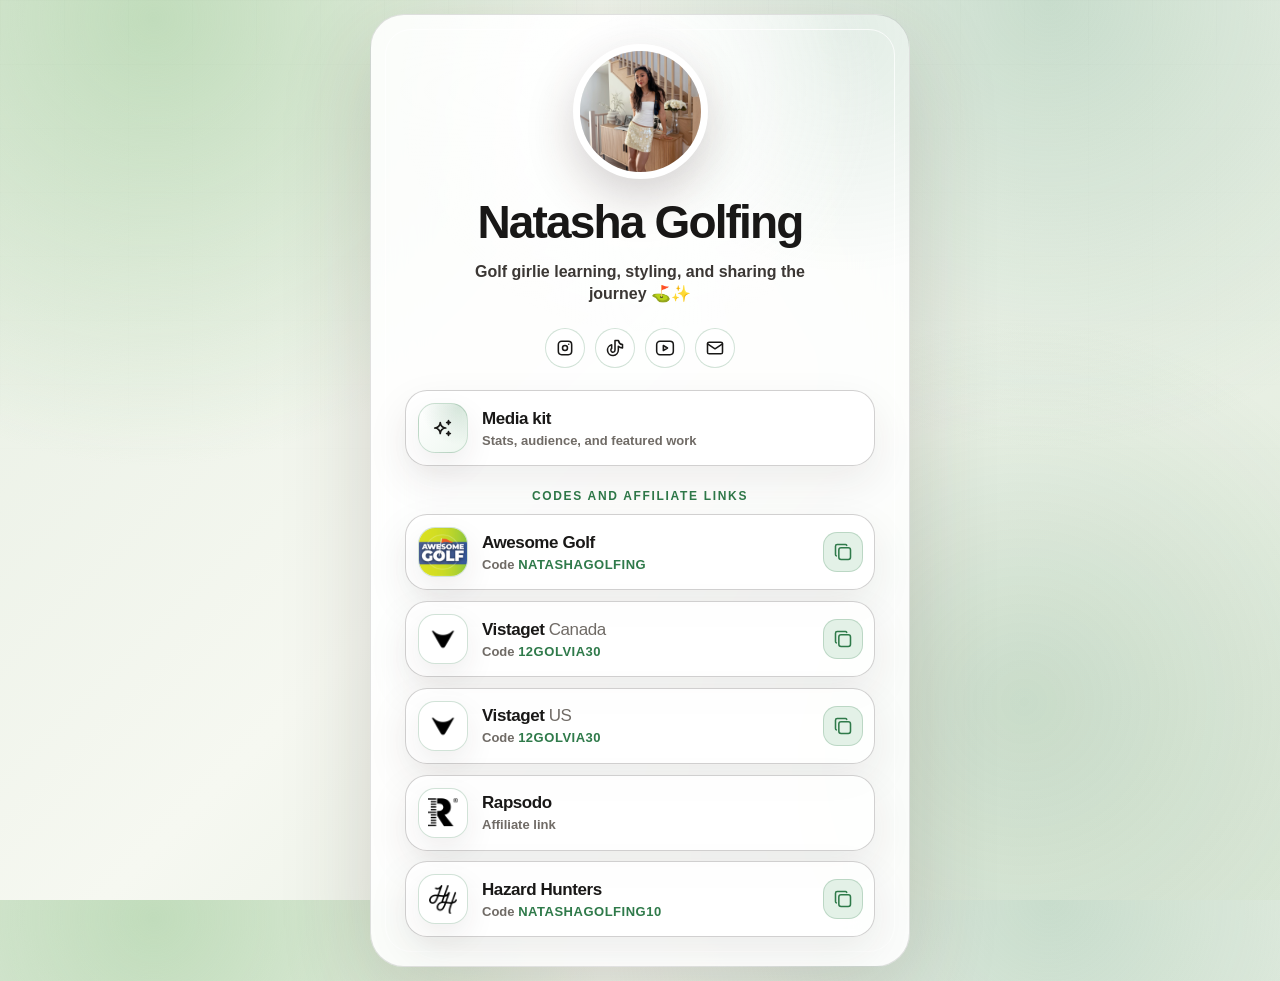
==== commit c38e6f89: "Serve links page at /, media kit at /mediakit; add social icons, codes and affiliate links, green He" ====
--- a/index.html
+++ b/index.html
@@ -3,338 +3,135 @@
   <head>
     <meta charset="utf-8" />
     <meta name="viewport" content="width=device-width, initial-scale=1" />
-    <meta name="description" content="Natasha Golfing creator media kit with manually updated Instagram and TikTok stats." />
-    <title>Natasha Golfing Media Kit</title>
-    <link rel="preconnect" href="https://fonts.googleapis.com" />
-    <link rel="preconnect" href="https://fonts.gstatic.com" crossorigin />
-    <link href="https://fonts.googleapis.com/css2?family=Instrument+Serif:ital@0;1&family=Inter:wght@400;500;600;700;800;900&display=swap" rel="stylesheet" />
-    <link rel="stylesheet" href="styles.css?v=20260704-ui37" />
+    <meta name="description" content="Natasha Golfing links: Instagram, TikTok, YouTube, media kit, and golf discount codes." />
+    <title>Natasha Golfing</title>
+    <link rel="canonical" href="https://natashagolfing.com/" />
+    <link rel="stylesheet" href="styles.css?v=20260705-links18" />
   </head>
   <body>
     <div class="noise" aria-hidden="true"></div>
-    <div class="page-shell">
-      <main id="top" class="kit-card">
-        <div class="left-rail">
-        <section class="profile-panel">
-          <div class="profile-image-card">
-            <img src="assets/natasha-avatar.jpg" alt="Natasha Golfing profile" />
-            <div class="image-badge">Golf · Lifestyle · UGC</div>
-          </div>
-
-          <div class="profile-copy">
-            <p class="eyebrow">Media kit</p>
-            <h1>Natasha Golfing</h1>
-            <p class="location">Canada · Golf content creator</p>
-            <p class="bio">I’m Natasha, a golf content creator documenting the journey from beginner to better — the good shots, the bad shots, the lessons, and everything in between.
-
-I partner with brands to create content for paid media, organic social, and everything in between. If you’re looking for content that feels natural to the golf community, let’s work together!</p>
-            <a class="primary-button profile-cta" href="mailto:natashagolfing@gmail.com">Contact for collabs</a>
-          </div>
-        </section>
-
+    <main class="links-shell" aria-label="Natasha Golfing links">
+      <section class="links-card">
+        <div class="avatar-wrap">
+          <img src="assets/natasha-avatar.jpg" alt="Natasha Golfing" />
         </div>
 
-        <section class="stats-panel" id="stats" aria-label="Creator stats">
-          <div class="insights-head">
-            <p class="eyebrow">Insights & data</p>
+        <h1>Natasha Golfing</h1>
+        <p class="intro">Golf girlie learning, styling, and sharing the journey ⛳️✨</p>
+
+        <nav class="social-icons" aria-label="Socials">
+          <a href="https://instagram.com/natashagolfing" target="_blank" rel="noreferrer" aria-label="Instagram">
+            <svg viewBox="0 0 24 24" focusable="false" aria-hidden="true"><path d="M4 8a4 4 0 0 1 4-4h8a4 4 0 0 1 4 4v8a4 4 0 0 1-4 4H8a4 4 0 0 1-4-4z" /><circle cx="12" cy="12" r="3" /><path d="M16.5 7.5v.01" /></svg>
+          </a>
+          <a href="https://www.tiktok.com/@natashagolfing" target="_blank" rel="noreferrer" aria-label="TikTok">
+            <svg viewBox="0 0 24 24" focusable="false" aria-hidden="true"><path d="M21 7.917v4.034a9.948 9.948 0 0 1-5-1.951v4.5a6.5 6.5 0 1 1-8-6.326v4.326a2.5 2.5 0 1 0 4 2V3h4.083A6.005 6.005 0 0 0 21 7.917z" /></svg>
+          </a>
+          <a href="https://www.youtube.com/@natashagolfing" target="_blank" rel="noreferrer" aria-label="YouTube">
+            <svg viewBox="0 0 24 24" focusable="false" aria-hidden="true"><path d="M2 8a4 4 0 0 1 4-4h12a4 4 0 0 1 4 4v8a4 4 0 0 1-4 4H6a4 4 0 0 1-4-4z" /><path d="M10 9l5 3l-5 3z" /></svg>
+          </a>
+          <a href="mailto:natashagolfing@gmail.com" aria-label="Email natashagolfing@gmail.com">
+            <svg viewBox="0 0 24 24" focusable="false" aria-hidden="true"><path d="M3 7a2 2 0 0 1 2-2h14a2 2 0 0 1 2 2v10a2 2 0 0 1-2 2H5a2 2 0 0 1-2-2z" /><path d="M3 7l9 6l9-6" /></svg>
+          </a>
+        </nav>
+
+        <div class="link-stack">
+          <a class="link-button" href="/mediakit/">
+            <span class="link-icon" aria-hidden="true">
+              <svg viewBox="0 0 24 24" focusable="false"><path d="M16 18a2 2 0 0 1 2 2a2 2 0 0 1 2-2a2 2 0 0 1-2-2a2 2 0 0 1-2 2zm0-12a2 2 0 0 1 2 2a2 2 0 0 1 2-2a2 2 0 0 1-2-2a2 2 0 0 1-2 2zM9 18a6 6 0 0 1 6-6a6 6 0 0 1-6-6a6 6 0 0 1-6 6a6 6 0 0 1 6 6z" /></svg>
+            </span>
+            <span>
+              <strong>Media kit</strong>
+              <small>Stats, audience, and featured work</small>
+            </span>
+          </a>
+        </div>
+
+        <h2>Codes and affiliate links</h2>
+
+        <div class="link-stack">
+          <div class="code-card">
+            <a class="link-button" href="https://www.awesome-golf.com/" target="_blank" rel="noreferrer" data-code="NATASHAGOLFING">
+              <span class="link-icon brand-icon fill" aria-hidden="true"><img src="assets/brands/awesome-golf-icon.png" alt="" /></span>
+              <span>
+                <strong>Awesome Golf</strong>
+                <small>Code <b>NATASHAGOLFING</b></small>
+              </span>
+            </a>
+            <button class="copy-code" type="button" data-code="NATASHAGOLFING" aria-label="Copy Awesome Golf code NATASHAGOLFING">
+              <svg viewBox="0 0 24 24" focusable="false" aria-hidden="true"><path d="M7 9.667a2.667 2.667 0 0 1 2.667-2.667h8.666a2.667 2.667 0 0 1 2.667 2.667v8.666a2.667 2.667 0 0 1-2.667 2.667h-8.666a2.667 2.667 0 0 1-2.667-2.667z" /><path d="M4.012 16.737a2 2 0 0 1-1.012-1.737v-10c0-1.1.9-2 2-2h10c.75 0 1.158.385 1.5 1" /></svg>
+              <svg class="check" viewBox="0 0 24 24" focusable="false" aria-hidden="true"><path d="M5 12l5 5l10-10" /></svg>
+            </button>
           </div>
-
-          <div class="social-sections">
-            <article class="social-detail-card instagram-detail">
-              <div class="social-detail-head">
-                <span class="platform-icon">◎</span>
-                <div>
-                  <p class="mini-label">Instagram</p>
-                  <a href="https://instagram.com/natashagolfing" target="_blank" rel="noreferrer">@natashagolfing</a>
-                </div>
-              </div>
-              <div class="metric-row">
-                <div class="mini-stat hero-stat">
-                  <span>Followers</span>
-                  <strong>8.5K</strong>
-                </div>
-                <div class="mini-stat">
-                  <div class="metric-label">
-                    Avg engagement
-                    <button class="info-dot" type="button" aria-label="Instagram average engagement is defined as likes plus comments plus shares plus saves divided by views, averaged across posts.">
-                      i
-                      <span class="info-tooltip">
-                        <span class="formula-platform">Instagram definition</span>
-                        <span class="formula-line">(Likes + Comments + Shares + Saves) ÷ Views, averaged across posts</span>
-                      </span>
-                    </button>
-                  </div>
-                  <strong>4.9%</strong>
-                </div>
-                <div class="mini-stat">
-                  <span>Avg views</span>
-                  <strong>22.2K</strong>
-                </div>
-                <div class="mini-stat">
-                  <span>Reach rate</span>
-                  <strong>73%</strong>
-                </div>
-              </div>
-            </article>
-
-            <article class="social-detail-card tiktok-detail">
-              <div class="social-detail-head">
-                <span class="platform-icon">♪</span>
-                <div>
-                  <p class="mini-label">TikTok</p>
-                  <a href="https://www.tiktok.com/@natashagolfing" target="_blank" rel="noreferrer">@natashagolfing</a>
-                </div>
-              </div>
-              <div class="metric-row">
-                <div class="mini-stat hero-stat">
-                  <span>Followers</span>
-                  <strong>2.7K</strong>
-                </div>
-                <div class="mini-stat">
-                  <span>Total views</span>
-                  <strong>2.2M</strong>
-                </div>
-                <div class="mini-stat">
-                  <span>Engagement rate</span>
-                  <strong>3.5%</strong>
-                </div>
-                <div class="mini-stat">
-                  <span>Profile views</span>
-                  <strong>39.9K</strong>
-                </div>
-              </div>
-            </article>
-
-            <article class="audience-panel">
-              <div class="featured-head">
-                <div>
-                  <p class="mini-label">Audience</p>
-                </div>
-              </div>
-
-              <div class="audience-grid">
-                <div class="audience-card gender-card">
-                  <div class="audience-card-head">
-                    <h4>Gender</h4>
-                  </div>
-                  <div class="gender-arc-wrap" aria-label="Gender split: men 52 percent, women 48 percent">
-                    <svg class="gender-arc" viewBox="0 0 260 150" role="img" aria-hidden="true">
-                      <path class="gender-arc-base" d="M 30 120 A 100 100 0 0 1 230 120" pathLength="100" />
-                      <path class="gender-arc-men" d="M 30 120 A 100 100 0 0 1 230 120" pathLength="100" />
-                    </svg>
-                  </div>
-                  <div class="audience-legend">
-                    <div class="audience-legend-row">
-                      <span><i class="dot men-dot"></i>Men</span>
-                      <strong>52%</strong>
-                    </div>
-                    <div class="audience-legend-row">
-                      <span><i class="dot women-dot"></i>Women</span>
-                      <strong>48%</strong>
-                    </div>
-                  </div>
-                </div>
-
-                <div class="audience-card age-card">
-                  <div class="audience-card-head">
-                    <h4>Age</h4>
-                  </div>
-                  <div class="age-bars" aria-label="Age split: 18 to 24 15.6 percent, 25 to 34 40.4 percent, 35 to 44 22.5 percent, 45 to 54 12.3 percent, 55 plus 9.2 percent">
-                    <div class="age-row" style="--value: 15.6%"><div class="age-meta"><span>18–24</span><strong>15.6%</strong></div><div class="age-track"><i></i></div></div>
-                    <div class="age-row" style="--value: 40.4%"><div class="age-meta"><span>25–34</span><strong>40.4%</strong></div><div class="age-track"><i></i></div></div>
-                    <div class="age-row" style="--value: 22.5%"><div class="age-meta"><span>35–44</span><strong>22.5%</strong></div><div class="age-track"><i></i></div></div>
-                    <div class="age-row" style="--value: 12.3%"><div class="age-meta"><span>45–54</span><strong>12.3%</strong></div><div class="age-track"><i></i></div></div>
-                    <div class="age-row" style="--value: 9.2%"><div class="age-meta"><span>55+</span><strong>9.2%</strong></div><div class="age-track"><i></i></div></div>
-                  </div>
-                </div>
-              </div>
-            </article>
-
-            <article class="brand-panel" aria-label="Brand collaborations">
-              <div class="brand-panel-head">
-                <div>
-                  <p class="mini-label">Partners</p>
-                </div>
-              </div>
-              <div class="brand-carousel" data-brand-carousel>
-                <div class="brand-logo-track">
-                  <div class="brand-logo-set">
-                    <a class="brand-logo-tile brand-logo-tile-golfnorth" href="https://golfnorth.ca/" target="_blank" rel="noreferrer" aria-label="GolfNorth">
-                      <img src="assets/brands/golfnorth.png" alt="GolfNorth logo" />
-                    </a>
-                    <a class="brand-logo-tile brand-logo-tile-golftown" href="https://www.golftown.com/" target="_blank" rel="noreferrer" aria-label="Golf Town">
-                      <img src="assets/brands/golf-town.png" alt="Golf Town logo" />
-                    </a>
-                    <a class="brand-logo-tile brand-logo-tile-pur3" href="https://pur3golf.com/" target="_blank" rel="noreferrer" aria-label="PUR3 Golf">
-                      <img src="assets/brands/pur3-golf.png" alt="PUR3 Golf logo" />
-                    </a>
-                    <a class="brand-logo-tile brand-logo-tile-awesomegolf" href="https://www.awesome-golf.com/" target="_blank" rel="noreferrer" aria-label="Awesome Golf">
-                      <img src="assets/brands/awesome-golf.svg" alt="Awesome Golf logo" />
-                    </a>
-                    <a class="brand-logo-tile brand-logo-tile-trust" href="https://trustgolfball.ca/" target="_blank" rel="noreferrer" aria-label="Trust Golf Ball">
-                      <img src="assets/brands/trust-golf.svg" alt="Trust Golf logo" />
-                    </a>
-                    <a class="brand-logo-tile brand-logo-tile-rapsodo" href="https://rapsodo.com/" target="_blank" rel="noreferrer" aria-label="Rapsodo">
-                      <img src="assets/brands/rapsodo.svg" alt="Rapsodo logo" />
-                    </a>
-                    <a class="brand-logo-tile brand-logo-tile-dark brand-logo-tile-mark" href="https://www.transcendgolf.ca/" target="_blank" rel="noreferrer" aria-label="Transcend Golf Simulators">
-                      <img src="assets/brands/transcend-golf.png" alt="Transcend Golf logo" />
-                    </a>
-                    <a class="brand-logo-tile brand-logo-tile-seemore" href="https://seemore.com/" target="_blank" rel="noreferrer" aria-label="SeeMore Putter Company">
-                      <img src="assets/brands/seemore.png" alt="SeeMore logo" />
-                    </a>
-                  </div>
-                  <div class="brand-logo-set" aria-hidden="true">
-                    <a class="brand-logo-tile brand-logo-tile-golfnorth" href="https://golfnorth.ca/" target="_blank" rel="noreferrer" tabindex="-1" aria-label="GolfNorth">
-                      <img src="assets/brands/golfnorth.png" alt="" />
-                    </a>
-                    <a class="brand-logo-tile brand-logo-tile-golftown" href="https://www.golftown.com/" target="_blank" rel="noreferrer" tabindex="-1" aria-label="Golf Town">
-                      <img src="assets/brands/golf-town.png" alt="" />
-                    </a>
-                    <a class="brand-logo-tile brand-logo-tile-pur3" href="https://pur3golf.com/" target="_blank" rel="noreferrer" tabindex="-1" aria-label="PUR3 Golf">
-                      <img src="assets/brands/pur3-golf.png" alt="" />
-                    </a>
-                    <a class="brand-logo-tile brand-logo-tile-awesomegolf" href="https://www.awesome-golf.com/" target="_blank" rel="noreferrer" tabindex="-1" aria-label="Awesome Golf">
-                      <img src="assets/brands/awesome-golf.svg" alt="" />
-                    </a>
-                    <a class="brand-logo-tile brand-logo-tile-trust" href="https://trustgolfball.ca/" target="_blank" rel="noreferrer" tabindex="-1" aria-label="Trust Golf Ball">
-                      <img src="assets/brands/trust-golf.svg" alt="" />
-                    </a>
-                    <a class="brand-logo-tile brand-logo-tile-rapsodo" href="https://rapsodo.com/" target="_blank" rel="noreferrer" tabindex="-1" aria-label="Rapsodo">
-                      <img src="assets/brands/rapsodo.svg" alt="" />
-                    </a>
-                    <a class="brand-logo-tile brand-logo-tile-dark brand-logo-tile-mark" href="https://www.transcendgolf.ca/" target="_blank" rel="noreferrer" tabindex="-1" aria-label="Transcend Golf Simulators">
-                      <img src="assets/brands/transcend-golf.png" alt="" />
-                    </a>
-                    <a class="brand-logo-tile brand-logo-tile-seemore" href="https://seemore.com/" target="_blank" rel="noreferrer" tabindex="-1" aria-label="SeeMore Putter Company">
-                      <img src="assets/brands/seemore.png" alt="" />
-                    </a>
-                  </div>
-                </div>
-              </div>
-            </article>
-
-            <article class="featured-panel">
-              <div class="featured-head">
-                <div>
-                  <p class="mini-label">Featured posts</p>
-                </div>
-              </div>
-
-              <div class="filter-pills" role="tablist" aria-label="Filter featured posts">
-                <button class="filter-pill active" type="button" data-filter="all">All</button>
-                <button class="filter-pill" type="button" data-filter="products">Products</button>
-                <button class="filter-pill" type="button" data-filter="play">Play</button>
-                <button class="filter-pill" type="button" data-filter="entertainment">Personality</button>
-                <button class="filter-pill" type="button" data-filter="places">Places</button>
-              </div>
-
-              <div class="featured-grid">
-                <a class="featured-post-card has-image" data-category="products" href="https://www.instagram.com/p/DZ_Z4OWtHVO/?hl=en" target="_blank" rel="noreferrer">
-                  <img src="assets/featured/DZ_Z4OWtHVO.jpg" alt="Product feature" loading="lazy" />
-                  <span class="post-platform">Instagram</span>
-                  <span class="post-category">Products</span>
-                  <span class="post-open">View post ↗</span>
-                </a>
-                <a class="featured-post-card has-image" data-category="products" href="https://www.instagram.com/p/DZPxSoUxpm6/?hl=en" target="_blank" rel="noreferrer">
-                  <img src="assets/featured/DZPxSoUxpm6.jpg" alt="Product feature" loading="lazy" />
-                  <span class="post-platform">Instagram</span>
-                  <span class="post-category">Products</span>
-                  <span class="post-open">View post ↗</span>
-                </a>
-                <a class="featured-post-card has-image" data-category="products" href="https://www.tiktok.com/@natashagolfing/video/7632421241474862343?_r=1&amp;_t=ZS-97juxsKcEJb" target="_blank" rel="noreferrer">
-                  <img src="assets/featured/7632421241474862343.jpg" alt="Product feature" loading="lazy" />
-                  <span class="post-platform">TikTok</span>
-                  <span class="post-category">Products</span>
-                  <span class="post-open">View post ↗</span>
-                </a>
-                <a class="featured-post-card has-image" data-category="products" href="https://www.instagram.com/reels/DaOOTzGhwm1/" target="_blank" rel="noreferrer">
-                  <img src="assets/featured/DaOOTzGhwm1.jpg" alt="Product feature" loading="lazy" />
-                  <span class="post-platform">Instagram</span>
-                  <span class="post-category">Products</span>
-                  <span class="post-open">View post ↗</span>
-                </a>
-                <a class="featured-post-card has-image" data-category="products" href="https://www.instagram.com/p/Dbihh_YxNe-/" target="_blank" rel="noreferrer">
-                  <img src="assets/featured/Dbihh_YxNe-.jpg" alt="Product feature" loading="lazy" />
-                  <span class="post-platform">Instagram</span>
-                  <span class="post-category">Products</span>
-                  <span class="post-open">View post ↗</span>
-                </a>
-                <a class="featured-post-card has-image" data-category="play" href="https://www.instagram.com/p/DYdI7NzHb13/?hl=en" target="_blank" rel="noreferrer">
-                  <img src="assets/featured/DYdI7NzHb13.jpg" alt="Golf play moment" loading="lazy" />
-                  <span class="post-platform">Instagram</span>
-                  <span class="post-category">Play</span>
-                  <span class="post-open">View post ↗</span>
-                </a>
-                <a class="featured-post-card has-image" data-category="play" href="https://www.instagram.com/p/DZBflphMDuF/?hl=en" target="_blank" rel="noreferrer">
-                  <img src="assets/featured/DZBflphMDuF.jpg" alt="Golf play moment" loading="lazy" />
-                  <span class="post-platform">Instagram</span>
-                  <span class="post-category">Play</span>
-                  <span class="post-open">View post ↗</span>
-                </a>
-                <a class="featured-post-card has-image" data-category="play" href="https://www.instagram.com/reels/DZn_d5lhGHX/" target="_blank" rel="noreferrer">
-                  <img src="assets/featured/DZn_d5lhGHX.jpg" alt="Golf play moment" loading="lazy" />
-                  <span class="post-platform">Instagram</span>
-                  <span class="post-category">Play</span>
-                  <span class="post-open">View post ↗</span>
-                </a>
-                <a class="featured-post-card has-image" data-category="play" href="https://www.tiktok.com/@natashagolfing/photo/7589137311741267207?_r=1&amp;_t=ZS-97jv1xUFB4S&amp;image_index=2" target="_blank" rel="noreferrer">
-                  <img src="assets/featured/7589137311741267207.jpg" alt="Golf play moment" loading="lazy" />
-                  <span class="post-platform">TikTok</span>
-                  <span class="post-category">Play</span>
-                  <span class="post-open">View post ↗</span>
-                </a>
-                <a class="featured-post-card has-image" data-category="play" href="https://www.tiktok.com/@natashagolfing/video/7635450570861579527?_r=1&amp;_t=ZS-97jv0ZZlEfA" target="_blank" rel="noreferrer">
-                  <img src="assets/featured/7635450570861579527.jpg" alt="Golf play moment" loading="lazy" />
-                  <span class="post-platform">TikTok</span>
-                  <span class="post-category">Play</span>
-                  <span class="post-open">View post ↗</span>
-                </a>
-                <a class="featured-post-card has-image" data-category="entertainment" href="https://www.instagram.com/p/DZXToHtx6LJ/?hl=en" target="_blank" rel="noreferrer">
-                  <img src="assets/featured/DZXToHtx6LJ.jpg" alt="Entertainment post" loading="lazy" />
-                  <span class="post-platform">Instagram</span>
-                  <span class="post-category">Personality</span>
-                  <span class="post-open">View post ↗</span>
-                </a>
-                <a class="featured-post-card has-image" data-category="entertainment" href="https://www.instagram.com/p/DZyUp7RPHfw/?hl=en" target="_blank" rel="noreferrer">
-                  <img src="assets/featured/DZyUp7RPHfw.jpg" alt="Entertainment post" loading="lazy" />
-                  <span class="post-platform">Instagram</span>
-                  <span class="post-category">Personality</span>
-                  <span class="post-open">View post ↗</span>
-                </a>
-                <a class="featured-post-card has-image" data-category="entertainment" href="https://www.instagram.com/p/DXdIXD6Dc14/?hl=en" target="_blank" rel="noreferrer">
-                  <img src="assets/featured/DXdIXD6Dc14.jpg" alt="Entertainment post" loading="lazy" />
-                  <span class="post-platform">Instagram</span>
-                  <span class="post-category">Personality</span>
-                  <span class="post-open">View post ↗</span>
-                </a>
-                <a class="featured-post-card has-image" data-category="places" href="https://www.instagram.com/p/Dbf6AlBxIib/" target="_blank" rel="noreferrer">
-                  <img src="assets/featured/Dbf6AlBxIib.jpg" alt="Places post" loading="lazy" />
-                  <span class="post-platform">Instagram</span>
-                  <span class="post-category">Places</span>
-                  <span class="post-open">View post ↗</span>
-                </a>
-                <a class="featured-post-card has-image" data-category="places" href="https://www.instagram.com/p/DaaYbVPxy8-/" target="_blank" rel="noreferrer">
-                  <img src="assets/featured/DaaYbVPxy8-.jpg" alt="Places post" loading="lazy" />
-                  <span class="post-platform">Instagram</span>
-                  <span class="post-category">Places</span>
-                  <span class="post-open">View post ↗</span>
-                </a>
-                <a class="featured-post-card has-image" data-category="places" href="https://www.instagram.com/p/DZ43mtZxYMU/" target="_blank" rel="noreferrer">
-                  <img src="assets/featured/DZ43mtZxYMU.jpg" alt="Places post" loading="lazy" />
-                  <span class="post-platform">Instagram</span>
-                  <span class="post-category">Places</span>
-                  <span class="post-open">View post ↗</span>
-                </a>
-              </div>
-            </article>
+          <div class="code-card">
+            <a class="link-button" href="https://vistaget.com/" target="_blank" rel="noreferrer" data-code="12GOLVIA30">
+              <span class="link-icon brand-icon" aria-hidden="true"><img src="assets/brands/vistaget-icon.png" alt="" /></span>
+              <span>
+                <strong>Vistaget <em>Canada</em></strong>
+                <small>Code <b>12GOLVIA30</b></small>
+              </span>
+            </a>
+            <button class="copy-code" type="button" data-code="12GOLVIA30" aria-label="Copy Vistaget code 12GOLVIA30">
+              <svg viewBox="0 0 24 24" focusable="false" aria-hidden="true"><path d="M7 9.667a2.667 2.667 0 0 1 2.667-2.667h8.666a2.667 2.667 0 0 1 2.667 2.667v8.666a2.667 2.667 0 0 1-2.667 2.667h-8.666a2.667 2.667 0 0 1-2.667-2.667z" /><path d="M4.012 16.737a2 2 0 0 1-1.012-1.737v-10c0-1.1.9-2 2-2h10c.75 0 1.158.385 1.5 1" /></svg>
+              <svg class="check" viewBox="0 0 24 24" focusable="false" aria-hidden="true"><path d="M5 12l5 5l10-10" /></svg>
+            </button>
           </div>
-
-        </section>
-      </main>
-
-    </div>
-
-    <script src="script.js?v=20260704-ui36"></script>
+          <div class="code-card">
+            <a class="link-button" href="https://vistaget.com/" target="_blank" rel="noreferrer" data-code="12GOLVIA30">
+              <span class="link-icon brand-icon" aria-hidden="true"><img src="assets/brands/vistaget-icon.png" alt="" /></span>
+              <span>
+                <strong>Vistaget <em>US</em></strong>
+                <small>Code <b>12GOLVIA30</b></small>
+              </span>
+            </a>
+            <button class="copy-code" type="button" data-code="12GOLVIA30" aria-label="Copy Vistaget code 12GOLVIA30">
+              <svg viewBox="0 0 24 24" focusable="false" aria-hidden="true"><path d="M7 9.667a2.667 2.667 0 0 1 2.667-2.667h8.666a2.667 2.667 0 0 1 2.667 2.667v8.666a2.667 2.667 0 0 1-2.667 2.667h-8.666a2.667 2.667 0 0 1-2.667-2.667z" /><path d="M4.012 16.737a2 2 0 0 1-1.012-1.737v-10c0-1.1.9-2 2-2h10c.75 0 1.158.385 1.5 1" /></svg>
+              <svg class="check" viewBox="0 0 24 24" focusable="false" aria-hidden="true"><path d="M5 12l5 5l10-10" /></svg>
+            </button>
+          </div>
+          <div class="code-card">
+            <a class="link-button" href="http://glnk.io/91vnw/natashagan" target="_blank" rel="noreferrer">
+              <span class="link-icon brand-icon" aria-hidden="true"><img src="assets/brands/rapsodo-icon.png" alt="" /></span>
+              <span>
+                <strong>Rapsodo</strong>
+                <small>Affiliate link</small>
+              </span>
+            </a>
+          </div>
+          <div class="code-card">
+            <a class="link-button" href="https://hazardhunters.net/natashagan" target="_blank" rel="noreferrer" data-code="NATASHAGOLFING10">
+              <span class="link-icon brand-icon" aria-hidden="true"><img src="assets/brands/hazard-hunters-icon.png" alt="" /></span>
+              <span>
+                <strong>Hazard Hunters</strong>
+                <small>Code <b>NATASHAGOLFING10</b></small>
+              </span>
+            </a>
+            <button class="copy-code" type="button" data-code="NATASHAGOLFING10" aria-label="Copy Hazard Hunters code NATASHAGOLFING10">
+              <svg viewBox="0 0 24 24" focusable="false" aria-hidden="true"><path d="M7 9.667a2.667 2.667 0 0 1 2.667-2.667h8.666a2.667 2.667 0 0 1 2.667 2.667v8.666a2.667 2.667 0 0 1-2.667 2.667h-8.666a2.667 2.667 0 0 1-2.667-2.667z" /><path d="M4.012 16.737a2 2 0 0 1-1.012-1.737v-10c0-1.1.9-2 2-2h10c.75 0 1.158.385 1.5 1" /></svg>
+              <svg class="check" viewBox="0 0 24 24" focusable="false" aria-hidden="true"><path d="M5 12l5 5l10-10" /></svg>
+            </button>
+          </div>
+        </div>
+      </section>
+    </main>
+    <p class="copy-toast" role="status" aria-live="polite"></p>
+    <script>
+      document.addEventListener("click", (event) => {
+        const target = event.target.closest("[data-code]");
+        if (!target || !navigator.clipboard) return;
+        navigator.clipboard.writeText(target.dataset.code).then(() => {
+          if (target.tagName !== "BUTTON") return;
+          const toast = document.querySelector(".copy-toast");
+          toast.textContent = `Code ${target.dataset.code} copied`;
+          document.querySelectorAll(".copied").forEach((button) => button.classList.remove("copied"));
+          target.classList.add("copied");
+          toast.classList.add("show");
+          clearTimeout(window.copyTimer);
+          window.copyTimer = setTimeout(() => {
+            target.classList.remove("copied");
+            toast.classList.remove("show");
+          }, 1800);
+        }, () => {});
+      });
+    </script>
   </body>
 </html>
--- a/styles.css
+++ b/styles.css
@@ -2,30 +2,29 @@
   --bg: #f2eee8;
   --ink: #191817;
   --muted: #706b66;
-  --subtle: #918a82;
-  --card: rgba(255, 255, 255, 0.86);
-  --card-solid: #fffdf9;
   --line: rgba(25, 24, 23, 0.13);
   --line-strong: rgba(25, 24, 23, 0.2);
-  --blush: #d13b7c;
-  --clay: #c7836d;
-  --sky: #8fa9c8;
+  --card: rgba(255, 255, 255, 0.88);
+  --green: #2f7a4a;
+  --green-soft: #e3f1e7;
   --cream: #fff8ee;
   --shadow: 0 28px 90px rgba(54, 43, 35, 0.18);
 }
 
 * { box-sizing: border-box; }
-html { scroll-behavior: smooth; }
+html { height: 100%; }
 body {
+  min-height: 100vh;
+  min-height: 100dvh;
   margin: 0;
-  min-height: 100vh;
-  color: var(--ink);
-  font-family: Inter, system-ui, -apple-system, BlinkMacSystemFont, "Segoe UI", sans-serif;
+  overflow-x: hidden;
+  color: var(--ink);
+  font-family: "Helvetica Neue", Helvetica, Arial, sans-serif;
   background:
-    radial-gradient(circle at 14% 0%, rgba(232, 194, 176, 0.72), transparent 28rem),
-    radial-gradient(circle at 72% 4%, rgba(143, 169, 200, 0.44), transparent 30rem),
-    radial-gradient(circle at 92% 72%, rgba(209, 59, 124, 0.13), transparent 26rem),
-    linear-gradient(135deg, #efe7dc, #f8f5ee 46%, #e8ddd3);
+    radial-gradient(circle at 12% 2%, rgba(176, 212, 170, 0.7), transparent 28rem),
+    radial-gradient(circle at 82% 0%, rgba(132, 180, 150, 0.4), transparent 28rem),
+    radial-gradient(circle at 80% 78%, rgba(47, 122, 74, 0.16), transparent 24rem),
+    linear-gradient(135deg, #e6eee2, #f6f8f1 46%, #dce8d8);
 }
 
 .noise {
@@ -40,920 +39,351 @@
   mask-image: linear-gradient(to bottom, #000, transparent 82%);
 }
 
-.page-shell {
-  width: min(1360px, calc(100% - 44px));
+.links-shell {
+  position: relative;
+  z-index: 1;
+  width: min(100% - 28px, 540px);
+  min-height: 100vh;
+  min-height: 100dvh;
   margin: 0 auto;
-  position: relative;
-  padding: 22px 0 32px;
-}
-
-.topbar {
-  min-height: 88px;
-  display: flex;
-  align-items: center;
-  justify-content: space-between;
-  gap: 16px;
-}
-
-.logo, .contact-link, .primary-button, .platform-card a, .view-social { color: inherit; text-decoration: none; }
-.logo {
-  display: inline-flex;
-  align-items: center;
-  gap: 12px;
-  font-weight: 900;
-  letter-spacing: -0.04em;
-  font-size: 17px;
-}
-.logo-mark {
-  width: 44px;
-  height: 44px;
+  padding: 14px 0;
   display: grid;
   place-items: center;
-  border-radius: 999px;
-  background: var(--ink);
-  color: #fff;
-  box-shadow: 0 12px 30px rgba(25,24,23,0.18);
-  font-size: 13px;
-}
-.topbar-actions { display: flex; align-items: center; gap: 10px; }
-.updated-pill, .contact-link, .view-social {
-  min-height: 42px;
-  display: inline-flex;
-  align-items: center;
-  border-radius: 999px;
-  border: 1px solid var(--line);
-  background: rgba(255,255,255,0.68);
-  backdrop-filter: blur(18px);
-  padding: 0 16px;
-  font-size: 13px;
-  font-weight: 850;
-  box-shadow: 0 10px 28px rgba(54,43,35,.08);
-}
-.updated-pill { color: var(--muted); }
-.contact-link { background: var(--ink); color: #fff; border-color: var(--ink); }
-
-.kit-card {
-  min-height: calc(100vh - 54px);
-  display: grid;
-  grid-template-columns: minmax(360px, 0.47fr) minmax(560px, 0.83fr);
-  gap: 18px;
-  align-items: start;
-  overflow: visible;
-}
-
-.profile-panel, .stats-panel, .below-card {
+}
+
+.links-card {
+  width: 100%;
+  position: relative;
+  overflow: hidden;
   border: 1px solid var(--line);
   border-radius: 34px;
-  background: var(--card);
+  background:
+    radial-gradient(circle at 50% 8%, rgba(255,255,255,.98), transparent 15rem),
+    radial-gradient(circle at 88% 2%, rgba(47,122,74,.12), transparent 15rem),
+    var(--card);
   box-shadow: var(--shadow);
   backdrop-filter: blur(26px);
-}
-
-.left-rail {
-  position: sticky;
-  top: 22px;
-  display: flex;
-  flex-direction: column;
-  gap: 18px;
-}
-
-.profile-panel {
-  position: relative;
-  top: auto;
-  height: auto;
-  padding: 28px 44px 44px;
-  display: flex;
-  flex-direction: column;
-  align-items: center;
+  padding: clamp(20px, 3.2dvh, 30px) 34px;
   text-align: center;
 }
 
-.profile-image-card {
-  width: min(228px, 70%);
+.links-card::before {
+  content: "";
+  position: absolute;
+  inset: 14px;
+  border-radius: 26px;
+  border: 1px solid rgba(255,255,255,.74);
+  pointer-events: none;
+}
+
+.avatar-wrap {
+  width: clamp(100px, 15dvh, 140px);
   aspect-ratio: 1;
-  position: relative;
-  z-index: 2;
-  margin-top: 0;
+  margin: 0 auto clamp(14px, 2.2dvh, 20px);
+  position: relative;
   border-radius: 999px;
-  border: 8px solid #fff;
+  border: 7px solid #fff;
   overflow: hidden;
   background: #eee;
   box-shadow: 0 18px 48px rgba(54,43,35,.22);
 }
-.profile-image-card::before,
-.profile-image-card::after { display: none; }
-.profile-image-card img {
+
+.avatar-wrap img {
   width: 100%;
   height: 100%;
   object-fit: cover;
   object-position: center center;
   display: block;
 }
-.image-badge {
-  display: none;
-}
-
-.profile-copy {
-  width: 100%;
-  margin-top: 28px;
-  display: flex;
-  flex-direction: column;
-  align-items: center;
-}
+
 .eyebrow {
   margin: 0 0 10px;
-  color: var(--blush);
+  color: var(--green);
   text-transform: uppercase;
-  letter-spacing: 0.15em;
+  letter-spacing: .16em;
   font-size: 11px;
   font-weight: 950;
 }
-h1, h2, p { margin-top: 0; }
+
 h1 {
-  margin: 0 0 16px;
-  font-family: Inter, system-ui, sans-serif;
-  font-size: clamp(34px, 3vw, 44px);
+  margin: 0;
+  font-size: clamp(34px, 7vw, 46px);
   line-height: 1;
-  letter-spacing: -0.04em;
+  letter-spacing: -.04em;
   font-weight: 760;
 }
-.location {
-  margin: 0 0 18px;
+
+.intro {
+  max-width: 390px;
+  margin: clamp(12px, 1.8dvh, 16px) auto clamp(16px, 2.5dvh, 22px);
+  color: #3b3734;
+  font-size: clamp(14px, 2.1dvh, 16px);
+  line-height: 1.42;
+  font-weight: 600;
+}
+
+.link-stack {
+  display: grid;
+  gap: clamp(8px, 1.2dvh, 12px);
+}
+
+.link-button {
+  min-height: clamp(54px, 7.4dvh, 66px);
+  position: relative;
+  display: grid;
+  grid-template-columns: auto 1fr;
+  align-items: center;
+  gap: 14px;
+  border: 1px solid var(--line-strong);
+  border-radius: 22px;
+  background: rgba(255,255,255,.8);
+  color: var(--ink);
+  text-decoration: none;
+  padding: clamp(8px, 1.4dvh, 12px) 16px clamp(8px, 1.4dvh, 12px) 12px;
+  box-shadow: 0 16px 42px rgba(54,43,35,.08);
+  transition: transform 180ms ease, box-shadow 180ms ease, border-color 180ms ease, background 180ms ease;
+}
+
+.link-button:hover {
+  transform: translateY(-3px);
+  border-color: rgba(47,122,74,.36);
+  background: #fff;
+  box-shadow: 0 22px 54px rgba(54,43,35,.14);
+}
+
+.link-icon {
+  width: clamp(42px, 6.4dvh, 50px);
+  height: clamp(42px, 6.4dvh, 50px);
+  display: grid;
+  place-items: center;
+  border: 1px solid rgba(47,122,74,.22);
+  border-radius: 17px;
+  background:
+    radial-gradient(circle at 82% 8%, rgba(47,122,74,.16), transparent 62%),
+    linear-gradient(135deg, #fff, #eef7f0);
+  color: var(--ink);
+  box-shadow: 0 12px 30px rgba(54,43,35,.08);
+  transition: background 180ms ease, color 180ms ease, border-color 180ms ease;
+}
+
+.link-button:hover .link-icon {
+  background:
+    radial-gradient(circle at 82% 8%, rgba(47,122,74,.22), transparent 62%),
+    linear-gradient(135deg, #fff, #e3f1e7);
+  border-color: rgba(47,122,74,.34);
+  color: var(--ink);
+}
+.link-icon svg {
+  width: 22px;
+  height: 22px;
+  fill: none;
+  stroke: currentColor;
+  stroke-width: 1.85;
+  stroke-linecap: round;
+  stroke-linejoin: round;
+}
+
+.link-button span:not(.link-icon) {
+  min-width: 0;
+  display: grid;
+  gap: 4px;
+  text-align: left;
+}
+
+.link-button strong {
+  font-size: 17px;
+  letter-spacing: -.025em;
+  font-weight: 760;
+}
+
+.link-button small {
+  overflow: hidden;
   color: var(--muted);
-  font-weight: 760;
-  font-size: 17px;
-}
-.bio {
-  max-width: 470px;
-  margin: 0 auto 22px;
-  color: #34312e;
-  font-size: 16px;
-  line-height: 1.55;
-  white-space: pre-line;
-}
-.profile-cta { margin-top: 2px; }
-
-.stats-panel {
-  min-height: 0;
-  padding: 28px;
-  display: grid;
-  grid-template-rows: auto 1fr;
-  align-content: stretch;
-  gap: 18px;
-  overflow: visible;
-}
-.insights-head {
+  font-size: 13px;
+  font-weight: 750;
+  text-overflow: ellipsis;
+  white-space: nowrap;
+}
+
+.link-button em {
+  color: var(--muted);
+  font-style: normal;
+  font-weight: 500;
+}
+
+.link-button small b {
+  color: var(--green);
+  letter-spacing: .04em;
+}
+
+.social-icons {
   display: flex;
-  align-items: start;
-  justify-content: space-between;
-  gap: 18px;
-}
-.insights-head .eyebrow { margin: 0; }
-.view-social { flex: 0 0 auto; }
-
-.platform-grid {
-  display: grid;
-  grid-template-columns: 0.82fr 1fr 1fr;
-  gap: 16px;
-  align-items: start;
-}
-.total-card,
-.platform-card {
-  min-height: 172px;
-  display: flex;
-  flex-direction: column;
-  justify-content: space-between;
+  justify-content: center;
+  gap: 10px;
+  margin: 0 auto clamp(16px, 2.5dvh, 22px);
+}
+
+.social-icons a {
+  width: 40px;
+  height: 40px;
+  display: grid;
+  place-items: center;
+  border: 1px solid rgba(47,122,74,.22);
+  border-radius: 999px;
+  background: rgba(255,255,255,.8);
+  color: var(--ink);
+  transition: transform 180ms ease, border-color 180ms ease, color 180ms ease;
+}
+
+.social-icons a:hover {
+  transform: translateY(-2px);
+  border-color: rgba(47,122,74,.5);
+  color: var(--green);
+}
+
+.social-icons svg,
+.copy-code svg {
+  width: 20px;
+  height: 20px;
+  fill: none;
+  stroke: currentColor;
+  stroke-width: 1.85;
+  stroke-linecap: round;
+  stroke-linejoin: round;
+}
+
+h2 {
+  margin: clamp(16px, 2.6dvh, 24px) 0 clamp(8px, 1.2dvh, 12px);
+  color: var(--green);
+  text-transform: uppercase;
+  letter-spacing: .14em;
+  font-size: 12px;
+  font-weight: 700;
+}
+
+.code-card {
+  position: relative;
+}
+
+.code-card .link-button {
+  padding-right: 62px;
+}
+
+.brand-icon {
   overflow: hidden;
-  position: relative;
-  border-radius: 24px;
-  border: 1px solid var(--line-strong);
-  padding: 22px;
   background: #fff;
-  box-shadow: 0 18px 44px rgba(54,43,35,.08);
-}
-.total-card {
-  color: var(--ink);
-  background:
-    radial-gradient(circle at 84% 12%, rgba(209, 59, 124, .2), transparent 8rem),
-    linear-gradient(135deg, #fff, #fff8ef);
-}
-.total-card p { color: var(--muted); margin-bottom: 12px; font-weight: 850; }
-.total-card strong {
-  display: block;
-  font-size: clamp(46px, 4.5vw, 72px);
-  line-height: 0.85;
-  letter-spacing: -0.085em;
-}
-.spark {
+}
+
+.brand-icon img {
+  width: 62%;
+  height: 62%;
+  object-fit: contain;
+}
+
+.brand-icon.fill img {
+  width: 100%;
+  height: 100%;
+}
+
+.copy-code {
   position: absolute;
-  right: 22px;
-  bottom: 20px;
-  color: var(--blush);
-  font-size: 30px;
-}
-.platform-card::after {
-  content: "";
-  position: absolute;
-  right: -76px;
-  bottom: -82px;
-  width: 178px;
-  height: 178px;
-  border-radius: 50%;
-  opacity: 0.24;
-}
-.platform-card.instagram::after { background: linear-gradient(135deg, #ffcf6b, #ff4fb8, #8b5cff); }
-.platform-card.tiktok::after { background: linear-gradient(135deg, #25f4ee, #fe2c55); }
-.platform-heading { display: flex; align-items: flex-start; gap: 12px; position: relative; z-index: 1; }
-.platform-icon {
-  width: 42px;
-  height: 42px;
+  top: 50%;
+  right: 12px;
+  width: 40px;
+  height: 40px;
   display: grid;
   place-items: center;
-  flex: 0 0 auto;
+  transform: translateY(-50%);
+  border: 1px solid rgba(47,122,74,.22);
   border-radius: 14px;
-  background: #fff;
-  border: 1px solid var(--line-strong);
-  font-weight: 950;
-}
-.platform-card h2 { margin: 0 0 5px; font-size: 20px; letter-spacing: -0.045em; font-weight: 930; }
-.platform-card a { color: var(--muted); font-size: 14px; font-weight: 800; }
-.platform-card strong {
-  position: relative;
-  z-index: 1;
-  display: block;
-  margin-top: 22px;
-  font-size: clamp(46px, 4.8vw, 74px);
-  line-height: 0.82;
-  letter-spacing: -0.085em;
-}
-.platform-card p { position: relative; z-index: 1; margin: 8px 0 6px; font-weight: 920; font-size: 17px; }
-.platform-card small { position: relative; z-index: 1; color: var(--muted); font-weight: 760; }
-
-.insight-detail-grid {
-  min-height: 0;
-  display: grid;
-  grid-template-columns: 1.08fr 0.92fr;
-  grid-template-rows: 1fr 1fr;
-  gap: 16px;
-}
-.detail-card {
-  border: 1px solid var(--line-strong);
-  border-radius: 24px;
-  background: rgba(255,255,255,.78);
-  padding: 22px;
-  box-shadow: 0 16px 42px rgba(54,43,35,.07);
-}
-.detail-card h3 {
+  background: var(--green-soft);
+  color: var(--green);
+  cursor: pointer;
+  transition: background 180ms ease, color 180ms ease;
+}
+
+.copy-code:hover { background: #d3e9da; }
+.copy-code .check { display: none; }
+.copy-code.copied { background: var(--green); color: #fff; }
+.copy-code.copied svg { display: none; }
+.copy-code.copied .check { display: block; }
+
+.copy-toast {
+  position: fixed;
+  left: 50%;
+  bottom: 22px;
+  z-index: 2;
   margin: 0;
-  font-size: clamp(22px, 2vw, 34px);
-  line-height: 1.02;
-  letter-spacing: -0.055em;
-  font-weight: 930;
-}
-.metric-value {
-  font-size: clamp(44px, 4vw, 72px) !important;
-  line-height: .82 !important;
-  letter-spacing: -0.085em !important;
-}
-.detail-card p:not(.mini-label) {
-  margin: 12px 0 0;
-  color: #46413d;
-  font-size: 15px;
-  line-height: 1.45;
-}
-.feature-card {
-  background:
-    radial-gradient(circle at 90% 10%, rgba(143,169,200,.22), transparent 13rem),
-    linear-gradient(135deg, #fff, #fff8ef);
-}
-.mini-label {
-  margin: 0 0 12px;
-  color: var(--blush);
-  text-transform: uppercase;
-  letter-spacing: .12em;
-  font-size: 11px;
-  font-weight: 950;
-}
-.pill-list { display: flex; flex-wrap: wrap; gap: 9px; }
-.pill-list span {
-  border: 1px solid var(--line);
+  padding: 10px 16px;
   border-radius: 999px;
-  background: rgba(25,24,23,0.055);
-  padding: 9px 12px;
-  color: #34312e;
-  font-size: 13px;
-  font-weight: 830;
-}
-.cta-card {
-  display: flex;
-  flex-direction: column;
-  align-items: flex-start;
-  justify-content: space-between;
-  gap: 18px;
   background: var(--ink);
   color: #fff;
-}
-.cta-card .mini-label { color: #f0b6cd; }
-.cta-card h3 { font-size: clamp(20px, 1.65vw, 28px); }
-.social-sections {
-  min-height: 0;
-  display: grid;
-  grid-template-rows: auto auto auto 1fr;
-  gap: 16px;
-}
-.social-detail-card,
-.featured-panel,
-.audience-panel,
-.brand-panel {
-  position: relative;
-  overflow: hidden;
-  border: 1px solid var(--line-strong);
-  border-radius: 24px;
-  background: #fff;
-  padding: 22px;
-  box-shadow: 0 16px 42px rgba(54,43,35,.07);
-}
-.social-detail-card::after {
-  content: "";
-  position: absolute;
-  right: -58px;
-  bottom: -82px;
-  width: 170px;
-  height: 170px;
-  border-radius: 999px;
-  opacity: .22;
-}
-.instagram-detail::after { background: linear-gradient(135deg, #ffcf6b, #ff4fb8, #8b5cff); }
-.tiktok-detail::after { background: linear-gradient(135deg, #25f4ee, #fe2c55); }
-.social-detail-head {
-  position: relative;
-  z-index: 1;
-  display: flex;
-  align-items: center;
-  gap: 12px;
-  margin-bottom: 18px;
-}
-.social-detail-head .mini-label { margin-bottom: 4px; }
-.social-detail-head a { color: var(--muted); text-decoration: none; font-weight: 850; }
-.metric-row {
-  position: relative;
-  z-index: 1;
-  display: grid;
-  grid-template-columns: 1.15fr repeat(3, 1fr);
-  gap: 12px;
-}
-.mini-stat {
-  min-height: 104px;
-  display: flex;
-  flex-direction: column;
-  justify-content: space-between;
-  border: 1px solid var(--line);
-  border-radius: 18px;
-  background: rgba(25,24,23,.035);
-  padding: 14px;
-}
-.mini-stat span {
-  color: var(--muted);
-  font-size: 12px;
-  font-weight: 900;
-}
-.metric-label {
-  position: relative;
-  display: inline-flex;
-  align-items: center;
-  gap: 6px;
-  color: var(--muted);
-  font-size: 12px;
-  font-weight: 900;
-}
-.info-dot {
-  width: 17px;
-  height: 17px;
-  display: inline-grid;
-  place-items: center;
-  border: 1px solid rgba(25,24,23,.2);
-  border-radius: 999px;
-  background: rgba(255,255,255,.72);
-  color: var(--muted);
-  cursor: help;
-  font: inherit;
-  font-size: 10px;
-  font-weight: 950;
-  line-height: 1;
-  padding: 0;
-}
-.info-tooltip {
-  width: min(260px, 70vw);
-  position: absolute;
-  left: 0;
-  top: calc(100% + 8px);
-  z-index: 10;
+  font-size: 14px;
+  font-weight: 700;
   opacity: 0;
   pointer-events: none;
-  transform: translateY(-3px);
-  border: 1px solid var(--line-strong);
-  border-radius: 14px;
-  background: rgba(255,255,255,.96);
-  color: var(--ink) !important;
-  padding: 10px 12px;
-  box-shadow: 0 16px 36px rgba(54,43,35,.16);
-  backdrop-filter: blur(18px);
-  font-size: 12px !important;
-  font-weight: 760 !important;
-  line-height: 1.35;
-  text-align: left;
-  transition: opacity 150ms ease, transform 150ms ease;
-}
-.info-dot:hover .info-tooltip,
-.info-dot:focus-visible .info-tooltip {
+  transform: translate(-50%, 8px);
+  transition: opacity 180ms ease, transform 180ms ease;
+}
+
+.copy-toast.show {
   opacity: 1;
-  transform: translateY(0);
-}
-.info-tooltip span {
-  color: inherit;
-  font-size: inherit;
-  font-weight: inherit;
-}
-.formula-platform {
-  display: block;
-  margin-bottom: 6px;
-  color: var(--blush) !important;
-  text-transform: uppercase;
-  letter-spacing: .12em;
-  font-size: 9px !important;
-  font-weight: 950 !important;
-}
-.formula-line {
-  display: block;
-  color: #2f2c29 !important;
-  font-size: 12px !important;
-  font-weight: 780 !important;
-  line-height: 1.35;
-}
-.mini-stat strong {
-  font-size: clamp(28px, 2.8vw, 48px);
-  line-height: .86;
-  letter-spacing: -.075em;
-}
-.hero-stat strong { font-size: clamp(38px, 3.6vw, 64px); }
-.featured-panel,
-.audience-panel,
-.brand-panel {
-  display: flex;
-  flex-direction: column;
-  gap: 4px;
-  background:
-    radial-gradient(circle at 95% 5%, rgba(209,59,124,.12), transparent 13rem),
-    #fff;
-}
-.brand-panel-head {
-  display: flex;
-  align-items: end;
-  justify-content: space-between;
-  gap: 16px;
-}
-.brand-panel h2 {
-  margin: 4px 0 0;
-  font-size: clamp(24px, 2vw, 34px);
-  line-height: 1.02;
-  letter-spacing: -0.055em;
-}
-.brand-carousel {
-  --brand-carousel-width: 720px;
-  --brand-slide-distance: 980px;
-  overflow: hidden;
-  mask-image: linear-gradient(to right, transparent, #000 6%, #000 94%, transparent);
-}
-.brand-logo-track {
-  display: flex;
-  width: max-content;
-  animation: brand-carousel-slide 32s linear infinite;
-  will-change: transform;
-}
-.brand-carousel:hover .brand-logo-track {
-  animation-play-state: paused;
-}
-.brand-logo-set {
-  display: flex;
-  flex: 0 0 auto;
-  gap: 22px;
-  padding-right: 0;
-}
-.brand-logo-tile {
-  width: calc((var(--brand-carousel-width) - 44px) / 3);
-  min-height: 76px;
-  display: flex;
-  align-items: center;
-  justify-content: center;
-  padding: 8px 12px;
-  opacity: .9;
-  transition: transform 180ms ease, opacity 180ms ease, filter 180ms ease;
-}
-.brand-logo-tile:hover {
-  transform: translateY(-2px);
-  opacity: 1;
-  filter: saturate(1.08);
-}
-.brand-logo-tile img {
-  display: block;
-  max-width: 100%;
-  max-height: 58px;
-  object-fit: contain;
-  transform: translateY(var(--logo-y, 0));
-}
-.brand-logo-tile-golfnorth { --logo-y: 2px; }
-.brand-logo-tile-golftown {
-  width: 130px;
-  padding-inline: 0;
-}
-.brand-logo-tile-golftown img {
-  max-height: 66px;
-}
-.brand-logo-tile-awesomegolf {
-  --logo-y: -1px;
-  width: 228px;
-  padding-inline: 0;
-}
-.brand-logo-tile-awesomegolf img {
-  max-height: 42px;
-}
-.brand-logo-tile-rapsodo {
-  width: 170px;
-  padding-inline: 0;
-}
-.brand-logo-tile-rapsodo img {
-  max-height: 40px;
-}
-.brand-logo-tile-pur3 {
-  --logo-y: -1px;
-  width: 190px;
-}
-.brand-logo-tile-pur3 img {
-  max-height: 68px;
-}
-.brand-logo-tile-trust {
-  --logo-y: -8px;
-  width: 145px;
-  padding-inline: 0;
-}
-.brand-logo-tile-trust img {
-  max-height: 64px;
-}
-.brand-logo-tile-mark {
-  --logo-y: -2px;
-  width: 112px;
-  padding-inline: 0;
-}
-.brand-logo-tile-seemore {
-  --logo-y: -1px;
-  width: 190px;
-  padding-inline: 0;
-}
-.brand-logo-tile-seemore img {
-  max-height: 46px;
-}
-.brand-logo-tile-dark img {
-  max-height: 72px;
-  filter: invert(1) drop-shadow(0 10px 24px rgba(25,24,23,.12));
-}
-@keyframes brand-carousel-slide {
-  to { transform: translateX(calc(-1 * var(--brand-slide-distance))); }
-}
-@media (prefers-reduced-motion: reduce) {
-  .brand-logo-track { animation: none; }
-}
-.audience-grid {
-  display: grid;
-  grid-template-columns: .86fr 1.14fr;
-  gap: 14px;
-}
-.audience-card {
-  border: 1px solid var(--line);
-  border-radius: 20px;
-  background: rgba(25,24,23,.028);
-  padding: 18px;
-}
-.audience-card-head {
-  display: flex;
-  align-items: flex-start;
-  justify-content: space-between;
-  gap: 12px;
-  margin-bottom: 12px;
-}
-.audience-card h4 {
-  margin: 0;
-  font-size: 22px;
-  line-height: 1;
-  letter-spacing: -.055em;
-  font-weight: 930;
-}
-.audience-card-head span {
-  color: var(--muted);
-  font-size: 12px;
-  font-weight: 850;
-}
-.gender-arc-wrap {
-  display: grid;
-  place-items: center;
-  margin: 4px 0 10px;
-}
-.gender-arc {
-  width: min(240px, 100%);
-  height: auto;
-  overflow: visible;
-}
-.gender-arc path {
-  fill: none;
-  stroke-width: 34;
-  stroke-linecap: butt;
-}
-.gender-arc-base { stroke: #efb4cb; }
-.gender-arc-men {
-  stroke: var(--blush);
-  stroke-dasharray: 52 100;
-}
-.audience-legend {
-  border-top: 1px solid var(--line);
-}
-.audience-legend-row {
-  min-height: 48px;
-  display: flex;
-  align-items: center;
-  justify-content: space-between;
-  gap: 14px;
-  border-bottom: 1px solid var(--line);
-  font-size: 15px;
-  font-weight: 900;
-}
-.audience-legend-row span {
-  display: inline-flex;
-  align-items: center;
-  gap: 10px;
-}
-.audience-legend-row strong {
-  font-size: 22px;
-  letter-spacing: -.04em;
-}
-.dot {
-  width: 11px;
-  height: 11px;
-  display: inline-block;
-  border-radius: 999px;
-}
-.men-dot { background: var(--blush); }
-.women-dot { background: #efb4cb; }
-.age-bars {
-  display: flex;
-  flex-direction: column;
-  gap: 15px;
-}
-.age-row { display: grid; gap: 7px; }
-.age-meta {
-  display: flex;
-  align-items: baseline;
-  justify-content: space-between;
-  gap: 14px;
-}
-.age-meta span,
-.age-meta strong {
-  font-size: 17px;
-  letter-spacing: -.04em;
-  font-weight: 900;
-}
-.age-track {
-  height: 12px;
-  overflow: hidden;
-  border-radius: 999px;
-  background: rgba(25,24,23,.12);
-}
-.age-track i {
-  display: block;
-  width: var(--value);
-  height: 100%;
-  border-radius: inherit;
-  background: linear-gradient(90deg, var(--blush), #ef7aab);
-}
-
-.featured-head {
-  display: flex;
-  align-items: flex-start;
-  justify-content: space-between;
-  gap: 18px;
-}
-.featured-head h3 {
-  max-width: 620px;
-  margin: 0;
-  font-size: clamp(20px, 1.8vw, 30px);
-  line-height: 1.03;
-  letter-spacing: -0.055em;
-  font-weight: 930;
-}
-.filter-pills {
-  display: flex;
-  flex-wrap: wrap;
-  gap: 8px;
-  margin-bottom: 12px;
-}
-.filter-pill {
-  min-height: 38px;
-  border: 1px solid var(--line);
-  border-radius: 999px;
-  background: rgba(25,24,23,.045);
-  color: var(--ink);
-  padding: 0 14px;
-  cursor: pointer;
-  font: inherit;
-  font-size: 13px;
-  font-weight: 900;
-  transition: transform 180ms ease, background 180ms ease, color 180ms ease, border-color 180ms ease;
-}
-.filter-pill:hover { transform: translateY(-1px); }
-.filter-pill.active {
-  background: var(--ink);
-  border-color: var(--ink);
-  color: #fff;
-}
-.featured-grid {
-  display: grid;
-  grid-template-columns: repeat(3, minmax(0, 1fr));
-  gap: 12px;
-}
-.featured-post-card {
-  aspect-ratio: 4 / 5;
-  min-height: 210px;
-  display: block;
-  overflow: hidden;
-  position: relative;
-  border: 1px solid var(--line);
-  border-radius: 20px;
-  background:
-    radial-gradient(circle at 70% 20%, rgba(209,59,124,.16), transparent 8rem),
-    rgba(255,255,255,.78);
-  color: #fff;
-  text-decoration: none;
-  opacity: 1;
-  transform: translateY(0) scale(1);
-  transition: opacity 220ms ease, transform 220ms ease, border-color 180ms ease, box-shadow 180ms ease;
-}
-.featured-post-card img {
-  position: absolute;
-  inset: 0;
-  width: 100%;
-  height: 100%;
-  object-fit: cover;
-  transition: transform 420ms cubic-bezier(.2,.8,.2,1), filter 220ms ease;
-}
-.featured-post-card::after {
-  content: "";
-  position: absolute;
-  inset: 0;
-  background: linear-gradient(to bottom, rgba(0,0,0,.08), rgba(0,0,0,.18) 42%, rgba(0,0,0,.72));
-}
-.featured-post-card:hover {
-  transform: translateY(-4px) scale(1.015);
-  border-color: rgba(209,59,124,.38);
-  box-shadow: 0 18px 38px rgba(54,43,35,.16);
-}
-.featured-post-card:hover img { transform: scale(1.06); filter: saturate(1.06); }
-.featured-post-card[hidden] { display: none; }
-.post-platform,
-.post-category {
-  position: absolute;
-  z-index: 2;
-  border-radius: 999px;
-  backdrop-filter: blur(14px);
-  box-shadow: 0 10px 24px rgba(0,0,0,.14);
-}
-.post-platform {
-  top: 12px;
-  left: 12px;
-  background: rgba(255,255,255,.86);
-  color: var(--ink);
-  padding: 7px 10px;
-  font-size: 10px;
-  font-weight: 950;
-  text-transform: uppercase;
-  letter-spacing: .12em;
-}
-.post-category {
-  top: 12px;
-  right: 12px;
-  background: rgba(209,59,124,.9);
-  color: #fff;
-  padding: 7px 10px;
-  font-size: 11px;
-  font-weight: 900;
-  text-transform: capitalize;
-}
-.post-open {
-  position: absolute;
-  z-index: 2;
-  left: 14px;
-  bottom: 14px;
-  color: rgba(255,255,255,.86);
-  font-size: 12px;
-  font-weight: 850;
-  opacity: 0;
-  transform: translateY(6px);
-  transition: opacity 180ms ease, transform 180ms ease;
-}
-.featured-post-card:hover .post-open {
-  opacity: 1;
-  transform: translateY(0);
-}
-.featured-empty {
-  grid-column: 1 / -1;
-  margin: 0;
-  border: 1px dashed var(--line-strong);
-  border-radius: 18px;
-  color: var(--muted);
-  padding: 18px;
-  font-weight: 800;
-}
-.primary-button {
-  min-height: 46px;
-  display: inline-flex;
-  align-items: center;
-  justify-content: center;
-  flex: 0 0 auto;
-  border-radius: 999px;
-  padding: 0 18px;
-  background: var(--blush);
-  color: #fff;
-  font-weight: 900;
-  text-decoration: none;
-  box-shadow: 0 18px 40px rgba(209,59,124,.18);
-}
-@media (max-width: 1020px) {
-  .kit-card { min-height: auto; grid-template-columns: 1fr; overflow: visible; }
-  .left-rail { position: relative; top: auto; }
-  .profile-panel, .stats-panel, .brand-panel { min-height: auto; }
-  .profile-panel { position: relative; top: auto; }
-  .stats-panel { height: auto; overflow: visible; }
-  .platform-grid { grid-template-columns: repeat(3, minmax(0, 1fr)); }
-  .insight-detail-grid { grid-template-columns: 1fr 1fr; }
-  .metric-row { grid-template-columns: repeat(4, minmax(0, 1fr)); }
-}
-
-@media (max-width: 720px) {
-  .page-shell {
-    width: min(100% - 18px, 1180px);
-    padding: 10px 0 18px;
+  transform: translate(-50%, 0);
+}
+
+@media (max-width: 520px) {
+  .links-shell {
+    width: min(100% - 18px, 540px);
+    padding: 8px 0;
   }
-  .topbar { min-height: 74px; }
-  .updated-pill { display: none; }
-  .kit-card { gap: 12px; }
-  .profile-panel,
-  .stats-panel,
-  .brand-panel {
-    border-radius: 26px;
-    padding: 18px;
+
+  .links-card {
+    border-radius: 28px;
+    padding: clamp(16px, 2.6dvh, 22px) 18px;
   }
-  .profile-panel {
-    padding: 22px 24px 30px;
+
+  .links-card::before {
+    inset: 10px;
+    border-radius: 22px;
   }
-  .brand-panel { padding: 18px; }
-  .stats-panel { gap: 14px; }
-  .profile-image-card { width: min(188px, 64%); }
-  .profile-copy { margin-top: 22px; }
-  h1 { font-size: clamp(34px, 10vw, 42px); }
-  .location { font-size: 15px; }
-  .bio {
-    font-size: 15px;
-    line-height: 1.5;
+
+  .avatar-wrap {
+    width: clamp(96px, 16dvh, 124px);
+    border-width: 6px;
   }
-  .primary-button { width: min(100%, 320px); }
-  .insights-head { flex-direction: column; }
-  .platform-grid,
-  .insight-detail-grid,
-  .metric-row { grid-template-columns: 1fr; }
-  .mini-stat { min-height: 88px; }
-  .social-sections { grid-template-rows: auto; }
-  .social-detail-card,
-  .featured-panel,
-  .audience-panel,
-  .brand-panel { padding: 18px; }
-  .featured-head { flex-direction: column; }
-  .audience-grid { grid-template-columns: 1fr; }
-  .audience-card-head { flex-direction: column; }
-  .featured-grid { grid-template-columns: 1fr; }
-  .total-card, .platform-card { min-height: 170px; }
-  .total-card strong { font-size: 64px; }
-}
-
-@media (max-width: 420px) {
-  .page-shell { width: min(100% - 12px, 1180px); }
-  .profile-panel,
-  .stats-panel,
-  .brand-panel,
-  .social-detail-card,
-  .featured-panel,
-  .audience-panel { border-radius: 22px; }
-  .profile-panel { padding: 20px 18px 28px; }
-  .profile-image-card { width: min(174px, 62%); border-width: 7px; }
-  h1 { font-size: clamp(31px, 10vw, 38px); }
-  .metric-row { gap: 10px; }
-  .mini-stat strong { font-size: 34px; }
-  .hero-stat strong { font-size: 42px; }
-  .featured-post-card { min-height: 230px; }
-}
+
+  h1 { font-size: clamp(31px, 9.5vw, 40px); }
+  .intro { font-size: clamp(13px, 2dvh, 15px); }
+  .link-button { border-radius: 20px; }
+  .link-icon { border-radius: 16px; }
+}
+
+@media (max-height: 760px) {
+  .links-card { padding-top: 16px; padding-bottom: 16px; }
+  .links-card::before { inset: 9px; }
+  .avatar-wrap { width: 92px; border-width: 6px; }
+  h1 { font-size: 34px; }
+  .intro { margin-top: 10px; margin-bottom: 12px; font-size: 13px; line-height: 1.32; }
+  .link-stack { gap: 8px; }
+  .link-button { min-height: 56px; border-radius: 18px; }
+  .link-icon { width: 40px; height: 40px; border-radius: 14px; }
+  .link-icon svg { width: 20px; height: 20px; }
+  .link-button strong { font-size: 15px; }
+  .link-button small { font-size: 12px; }
+}
+
+@media (max-height: 620px) {
+  .links-card { padding-top: 12px; padding-bottom: 12px; }
+  .avatar-wrap { width: 74px; margin-bottom: 8px; }
+  h1 { font-size: 30px; }
+  .intro { margin: 8px auto 10px; }
+  .link-button { min-height: 50px; }
+  .link-icon { width: 36px; height: 36px; }
+}
+
+@media (min-width: 521px) and (max-height: 860px) and (min-height: 761px) {
+  .links-card { padding-top: 18px; padding-bottom: 18px; }
+  .avatar-wrap { width: 108px; margin-bottom: 12px; }
+  h1 { font-size: 40px; }
+  .intro { margin: 10px auto 14px; }
+}
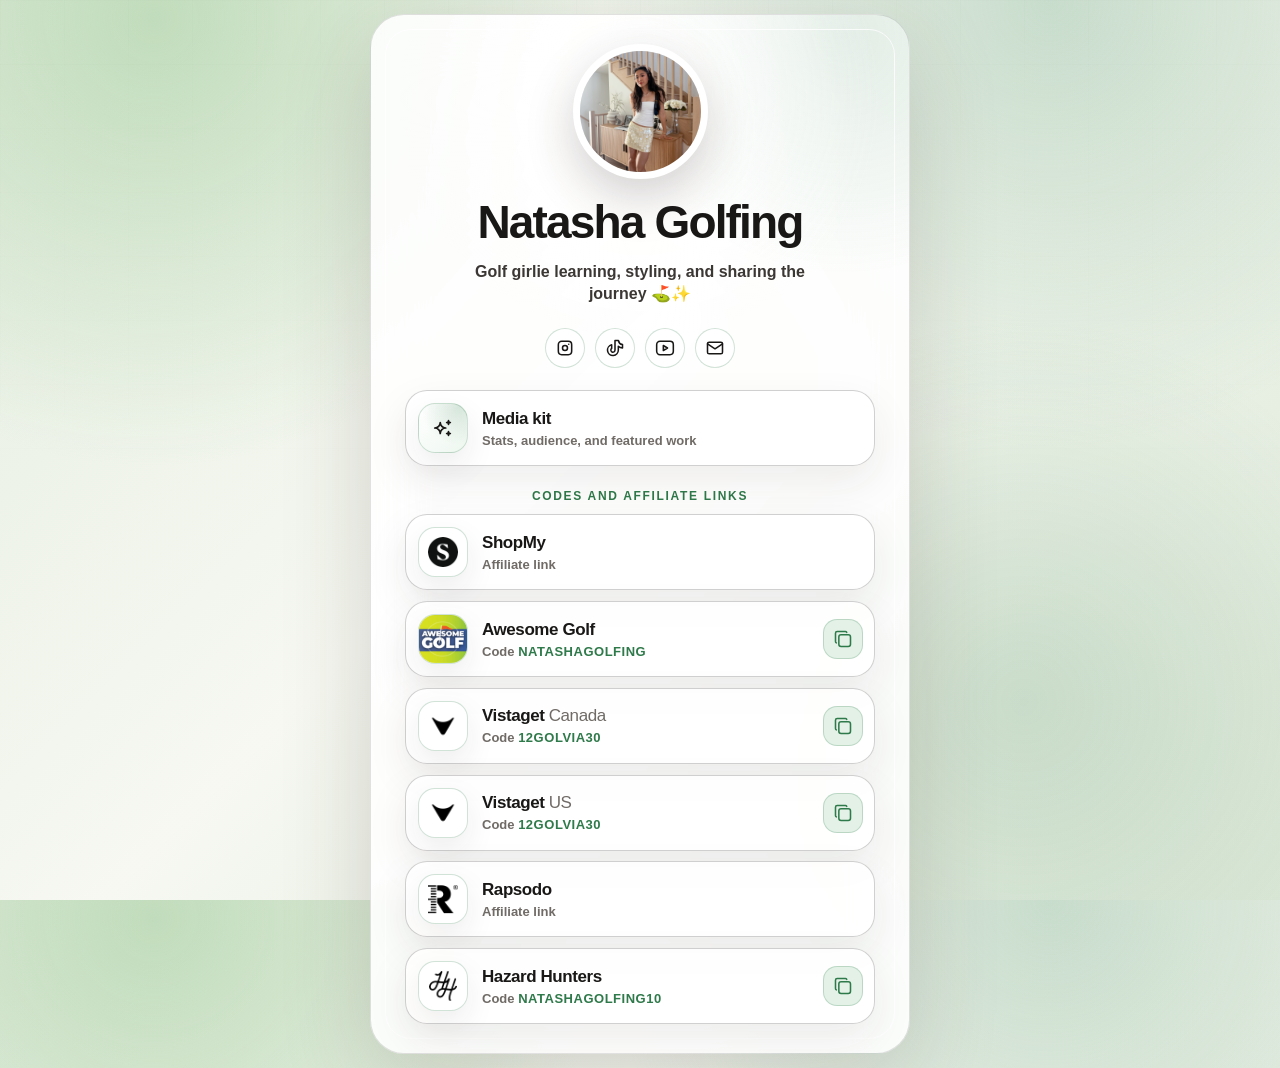
==== commit c3f1e364: "Codes and affiliate links: add ShopMy as the first card, no code Ultimate-Conversation: 742" ====
--- a/index.html
+++ b/index.html
@@ -50,7 +50,16 @@
 
         <div class="link-stack">
           <div class="code-card">
-            <a class="link-button" href="https://www.awesome-golf.com/" target="_blank" rel="noreferrer" data-code="NATASHAGOLFING">
+            <a class="link-button" href="https://shopmy.us/shop/natashagolfing?tab=latest" target="_blank" rel="noreferrer">
+              <span class="link-icon brand-icon" aria-hidden="true"><img src="assets/brands/shopmy-icon.png" alt="" /></span>
+              <span>
+                <strong>ShopMy</strong>
+                <small>Affiliate link</small>
+              </span>
+            </a>
+          </div>
+          <div class="code-card">
+            <a class="link-button" href="https://insights.awesome-golf.com/black-friday?ref=NATASHAGOLFING" target="_blank" rel="noreferrer" data-code="NATASHAGOLFING">
               <span class="link-icon brand-icon fill" aria-hidden="true"><img src="assets/brands/awesome-golf-icon.png" alt="" /></span>
               <span>
                 <strong>Awesome Golf</strong>
@@ -63,33 +72,33 @@
             </button>
           </div>
           <div class="code-card">
-            <a class="link-button" href="https://vistaget.com/" target="_blank" rel="noreferrer" data-code="12GOLVIA30">
+            <a class="link-button" href="https://www.amazon.ca/dp/B0GL2G222G?maas=maas_adg_847B340ED290F16F8484A1780FF7B14D_afap_abs&amp;ref_=aa_maas&amp;tag=maas" target="_blank" rel="noreferrer" data-code="12GOLVIA30">
               <span class="link-icon brand-icon" aria-hidden="true"><img src="assets/brands/vistaget-icon.png" alt="" /></span>
               <span>
                 <strong>Vistaget <em>Canada</em></strong>
                 <small>Code <b>12GOLVIA30</b></small>
               </span>
             </a>
-            <button class="copy-code" type="button" data-code="12GOLVIA30" aria-label="Copy Vistaget code 12GOLVIA30">
+            <button class="copy-code" type="button" data-code="12GOLVIA30" aria-label="Copy Vistaget Canada code 12GOLVIA30">
               <svg viewBox="0 0 24 24" focusable="false" aria-hidden="true"><path d="M7 9.667a2.667 2.667 0 0 1 2.667-2.667h8.666a2.667 2.667 0 0 1 2.667 2.667v8.666a2.667 2.667 0 0 1-2.667 2.667h-8.666a2.667 2.667 0 0 1-2.667-2.667z" /><path d="M4.012 16.737a2 2 0 0 1-1.012-1.737v-10c0-1.1.9-2 2-2h10c.75 0 1.158.385 1.5 1" /></svg>
               <svg class="check" viewBox="0 0 24 24" focusable="false" aria-hidden="true"><path d="M5 12l5 5l10-10" /></svg>
             </button>
           </div>
           <div class="code-card">
-            <a class="link-button" href="https://vistaget.com/" target="_blank" rel="noreferrer" data-code="12GOLVIA30">
+            <a class="link-button" href="https://www.amazon.com/dp/B0H3THRPYS?maas=maas_adg_FFD58AE361F161AF69E93532931952EE_afap_abs&amp;ref_=aa_maas&amp;tag=maas" target="_blank" rel="noreferrer" data-code="12GOLVIA30">
               <span class="link-icon brand-icon" aria-hidden="true"><img src="assets/brands/vistaget-icon.png" alt="" /></span>
               <span>
                 <strong>Vistaget <em>US</em></strong>
                 <small>Code <b>12GOLVIA30</b></small>
               </span>
             </a>
-            <button class="copy-code" type="button" data-code="12GOLVIA30" aria-label="Copy Vistaget code 12GOLVIA30">
+            <button class="copy-code" type="button" data-code="12GOLVIA30" aria-label="Copy Vistaget US code 12GOLVIA30">
               <svg viewBox="0 0 24 24" focusable="false" aria-hidden="true"><path d="M7 9.667a2.667 2.667 0 0 1 2.667-2.667h8.666a2.667 2.667 0 0 1 2.667 2.667v8.666a2.667 2.667 0 0 1-2.667 2.667h-8.666a2.667 2.667 0 0 1-2.667-2.667z" /><path d="M4.012 16.737a2 2 0 0 1-1.012-1.737v-10c0-1.1.9-2 2-2h10c.75 0 1.158.385 1.5 1" /></svg>
               <svg class="check" viewBox="0 0 24 24" focusable="false" aria-hidden="true"><path d="M5 12l5 5l10-10" /></svg>
             </button>
           </div>
           <div class="code-card">
-            <a class="link-button" href="http://glnk.io/91vnw/natashagan" target="_blank" rel="noreferrer">
+            <a class="link-button" href="https://rapsodo.ca/pages/golf?platform=grin&amp;link_id=2137718&amp;token=x0L6KCFlRg6lgk3Raz7lELe4hbAlO54n&amp;contact_id=59cbe843-dfab-4062-a674-bfd053162b9f&amp;attribution_window=30&amp;shpxid=ac0730dd-f5f2-4883-9f31-a1bf00cd6c1f" target="_blank" rel="noreferrer">
               <span class="link-icon brand-icon" aria-hidden="true"><img src="assets/brands/rapsodo-icon.png" alt="" /></span>
               <span>
                 <strong>Rapsodo</strong>
--- a/styles.css
+++ b/styles.css
@@ -320,6 +320,7 @@
   color: #fff;
   font-size: 14px;
   font-weight: 700;
+  white-space: nowrap;
   opacity: 0;
   pointer-events: none;
   transform: translate(-50%, 8px);
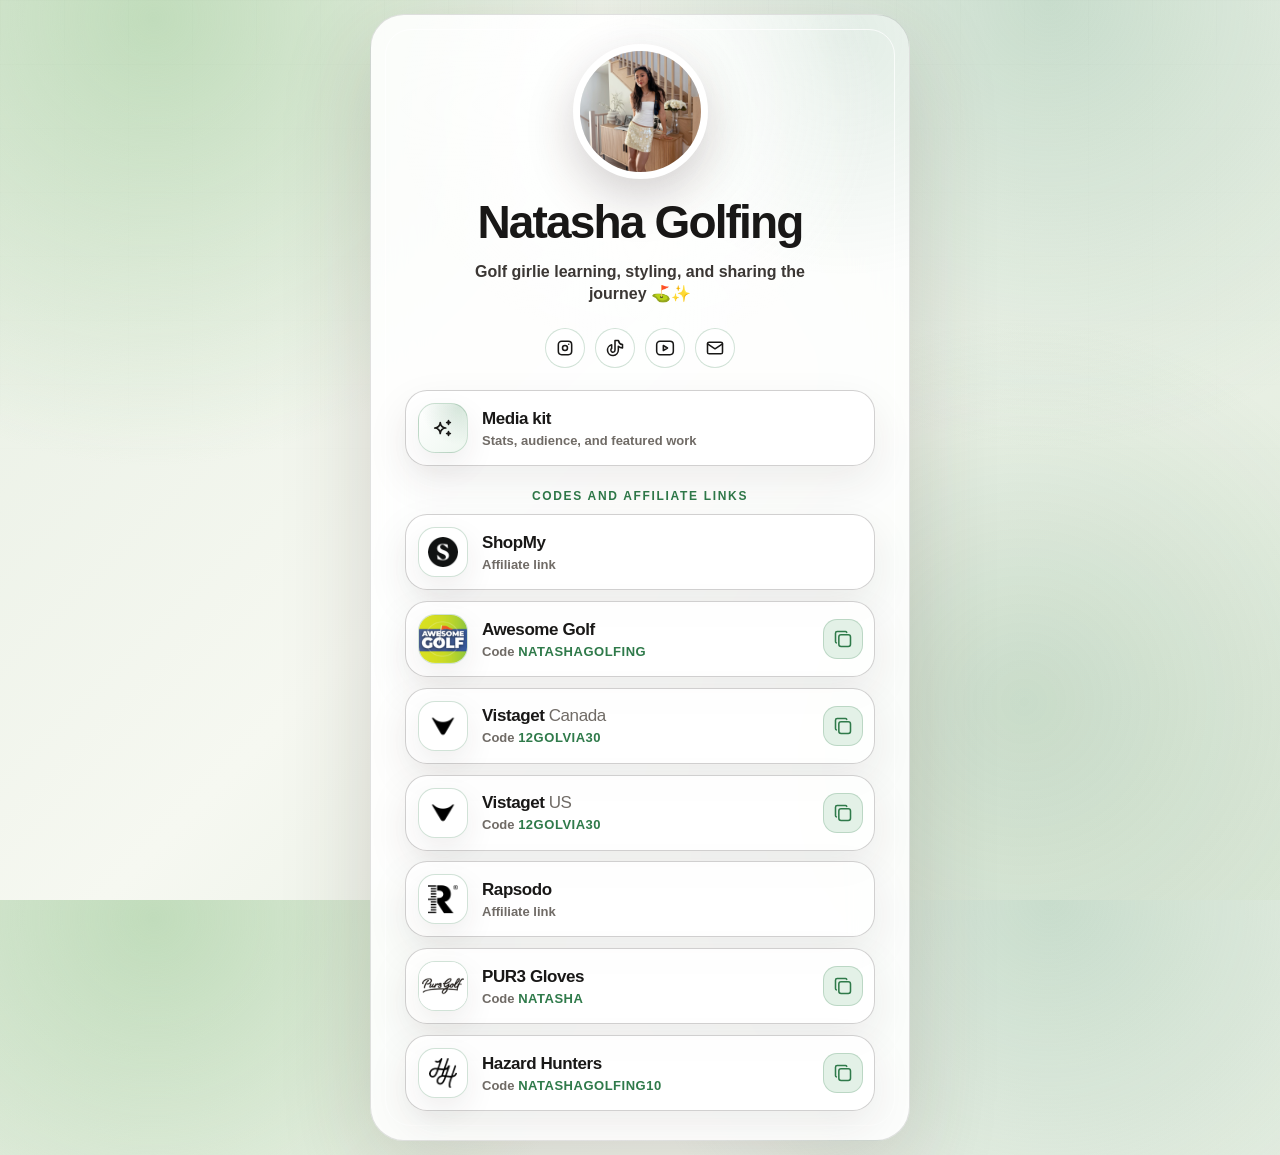
==== commit 71719334: "Codes and affiliate links: add PUR3 Gloves after Rapsodo, code NATASHA Ultimate-Conversation: 742" ====
--- a/index.html
+++ b/index.html
@@ -6,7 +6,7 @@
     <meta name="description" content="Natasha Golfing links: Instagram, TikTok, YouTube, media kit, and golf discount codes." />
     <title>Natasha Golfing</title>
     <link rel="canonical" href="https://natashagolfing.com/" />
-    <link rel="stylesheet" href="styles.css?v=20260705-links18" />
+    <link rel="stylesheet" href="styles.css?v=20260705-links19" />
   </head>
   <body>
     <div class="noise" aria-hidden="true"></div>
@@ -107,6 +107,19 @@
             </a>
           </div>
           <div class="code-card">
+            <a class="link-button" href="https://pur3golf.com" target="_blank" rel="noreferrer" data-code="NATASHA">
+              <span class="link-icon brand-icon fill" aria-hidden="true"><img src="assets/brands/pur3-icon.png" alt="" /></span>
+              <span>
+                <strong>PUR3 Gloves</strong>
+                <small>Code <b>NATASHA</b></small>
+              </span>
+            </a>
+            <button class="copy-code" type="button" data-code="NATASHA" aria-label="Copy PUR3 Gloves code NATASHA">
+              <svg viewBox="0 0 24 24" focusable="false" aria-hidden="true"><path d="M7 9.667a2.667 2.667 0 0 1 2.667-2.667h8.666a2.667 2.667 0 0 1 2.667 2.667v8.666a2.667 2.667 0 0 1-2.667 2.667h-8.666a2.667 2.667 0 0 1-2.667-2.667z" /><path d="M4.012 16.737a2 2 0 0 1-1.012-1.737v-10c0-1.1.9-2 2-2h10c.75 0 1.158.385 1.5 1" /></svg>
+              <svg class="check" viewBox="0 0 24 24" focusable="false" aria-hidden="true"><path d="M5 12l5 5l10-10" /></svg>
+            </button>
+          </div>
+          <div class="code-card">
             <a class="link-button" href="https://hazardhunters.net/natashagan" target="_blank" rel="noreferrer" data-code="NATASHAGOLFING10">
               <span class="link-icon brand-icon" aria-hidden="true"><img src="assets/brands/hazard-hunters-icon.png" alt="" /></span>
               <span>
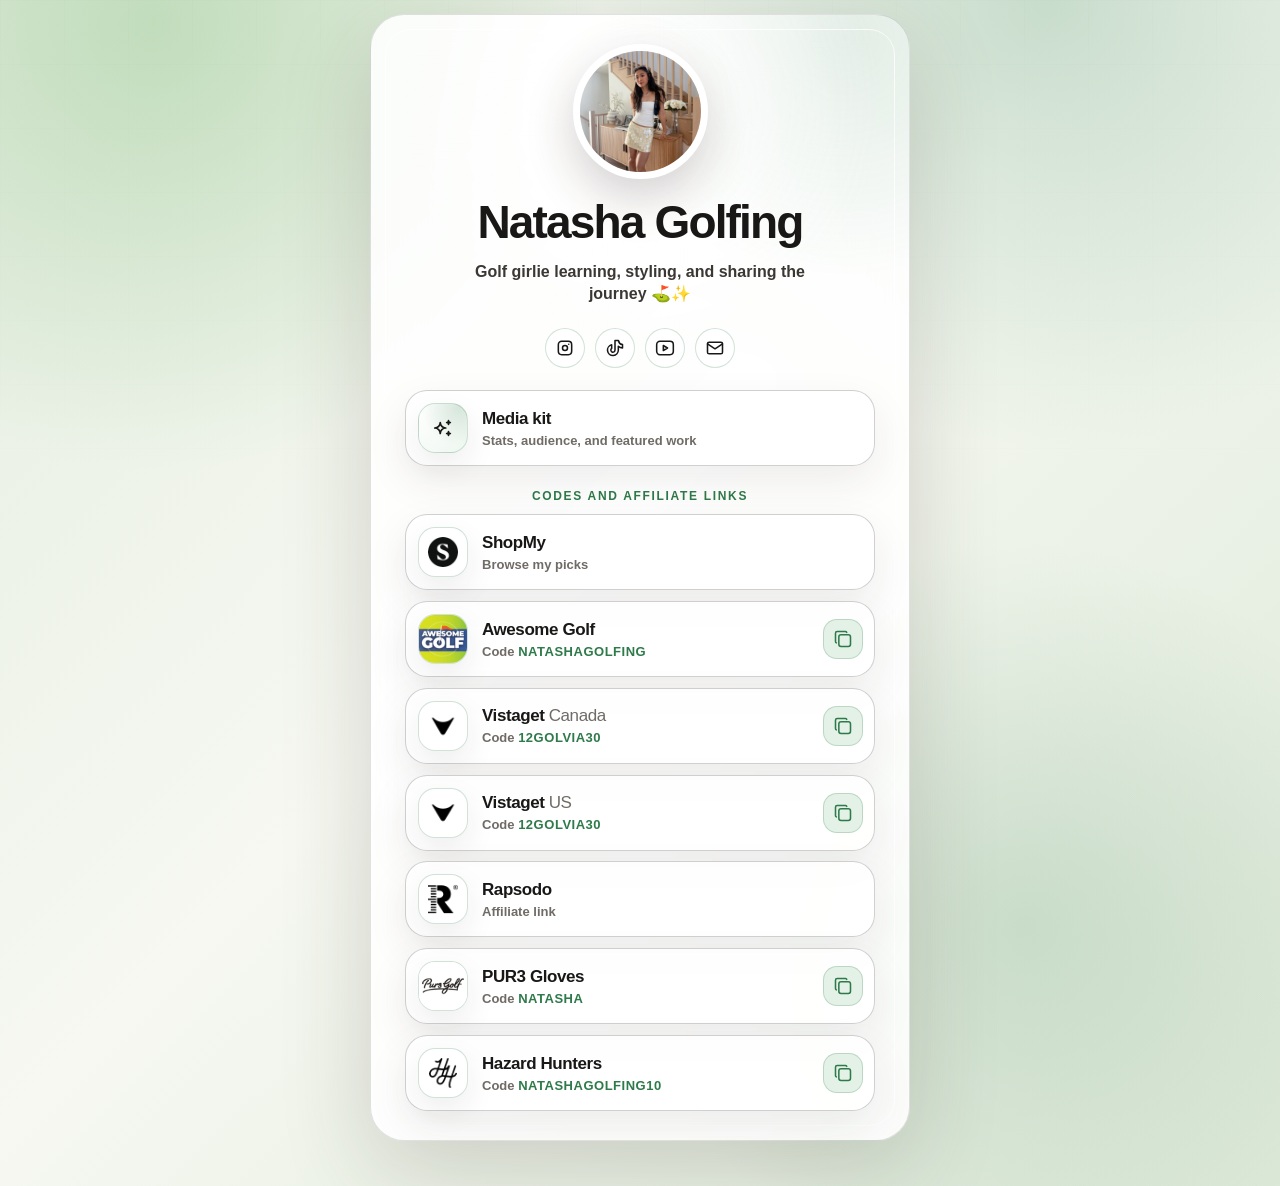
==== commit 1557f345: "Codes and affiliate links: ShopMy reads "Browse my picks" Ultimate-Conversation: 742" ====
--- a/index.html
+++ b/index.html
@@ -54,7 +54,7 @@
               <span class="link-icon brand-icon" aria-hidden="true"><img src="assets/brands/shopmy-icon.png" alt="" /></span>
               <span>
                 <strong>ShopMy</strong>
-                <small>Affiliate link</small>
+                <small>Browse my picks</small>
               </span>
             </a>
           </div>
--- a/styles.css
+++ b/styles.css
@@ -12,7 +12,6 @@
 }
 
 * { box-sizing: border-box; }
-html { height: 100%; }
 body {
   min-height: 100vh;
   min-height: 100dvh;
@@ -46,7 +45,7 @@
   min-height: 100vh;
   min-height: 100dvh;
   margin: 0 auto;
-  padding: 14px 0;
+  padding: 14px 0 clamp(28px, 5dvh, 48px);
   display: grid;
   place-items: center;
 }
@@ -335,7 +334,7 @@
 @media (max-width: 520px) {
   .links-shell {
     width: min(100% - 18px, 540px);
-    padding: 8px 0;
+    padding: 8px 0 24px;
   }
 
   .links-card {
